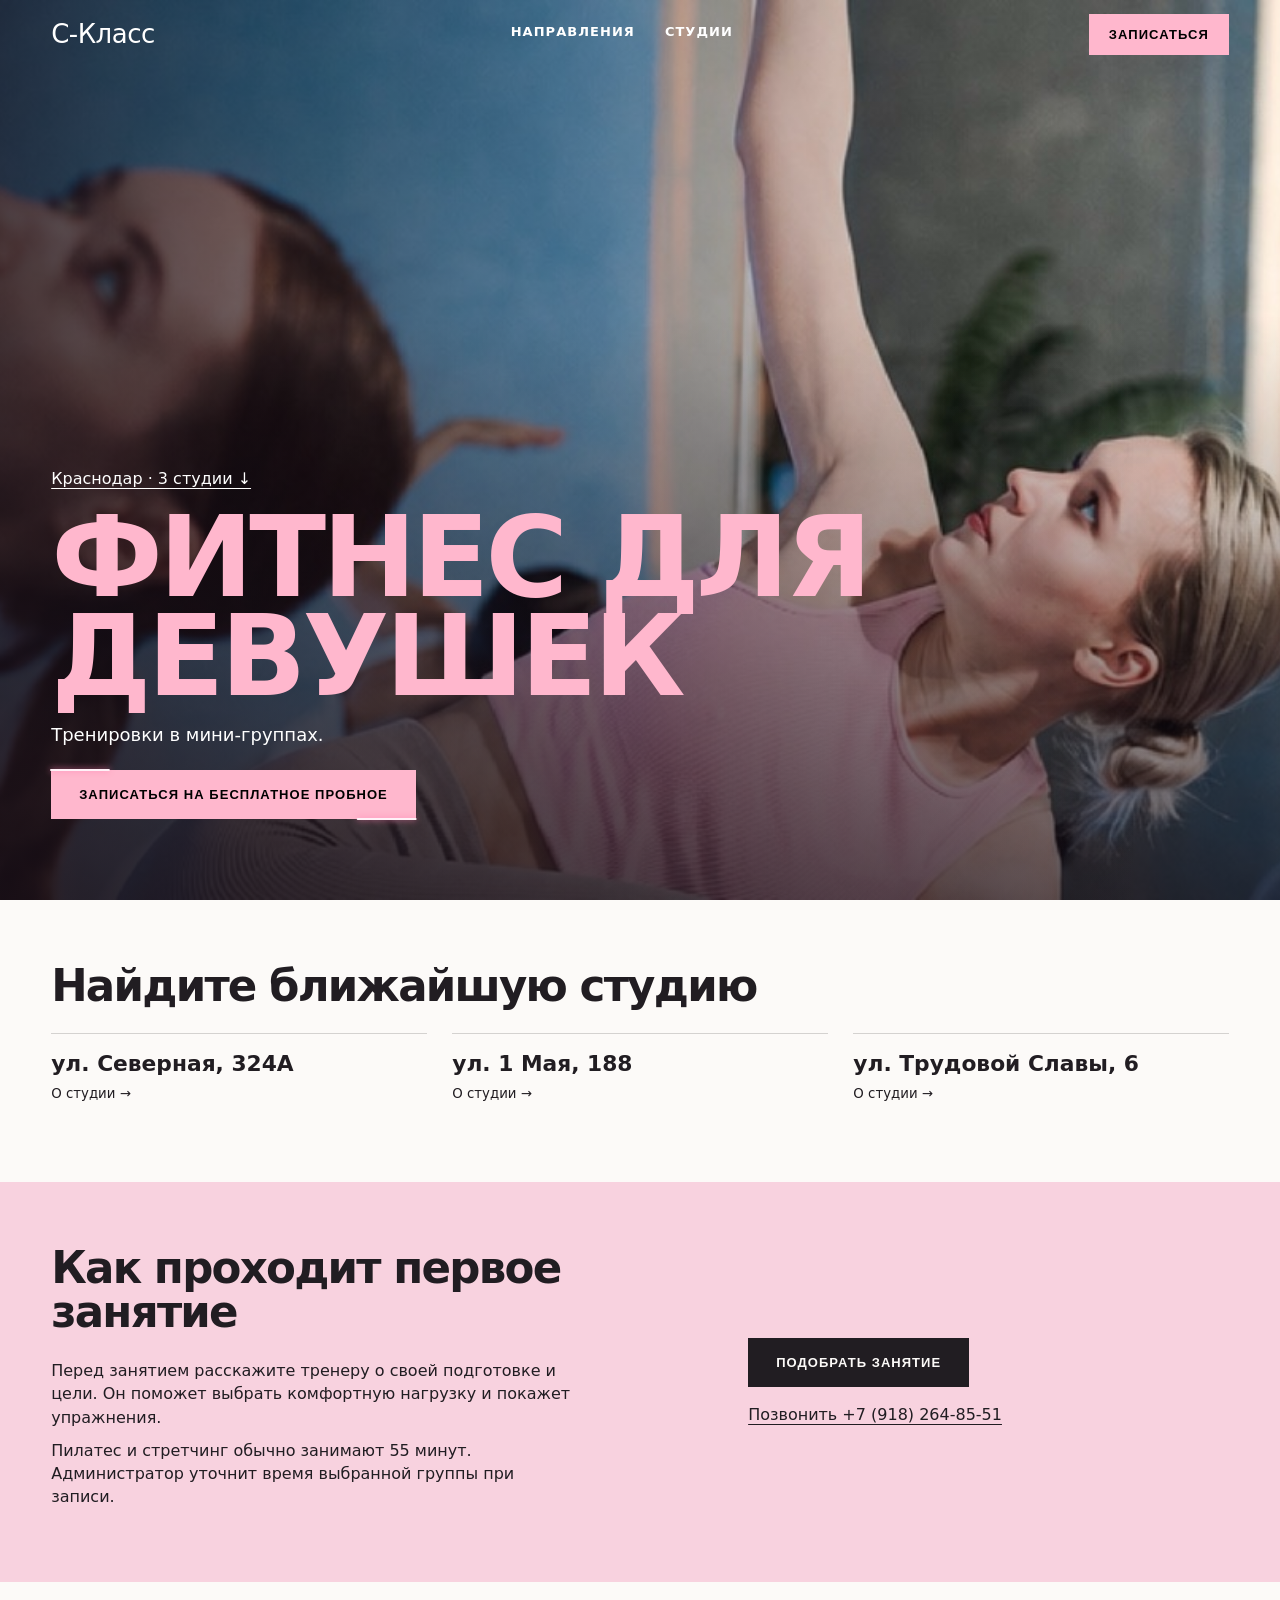
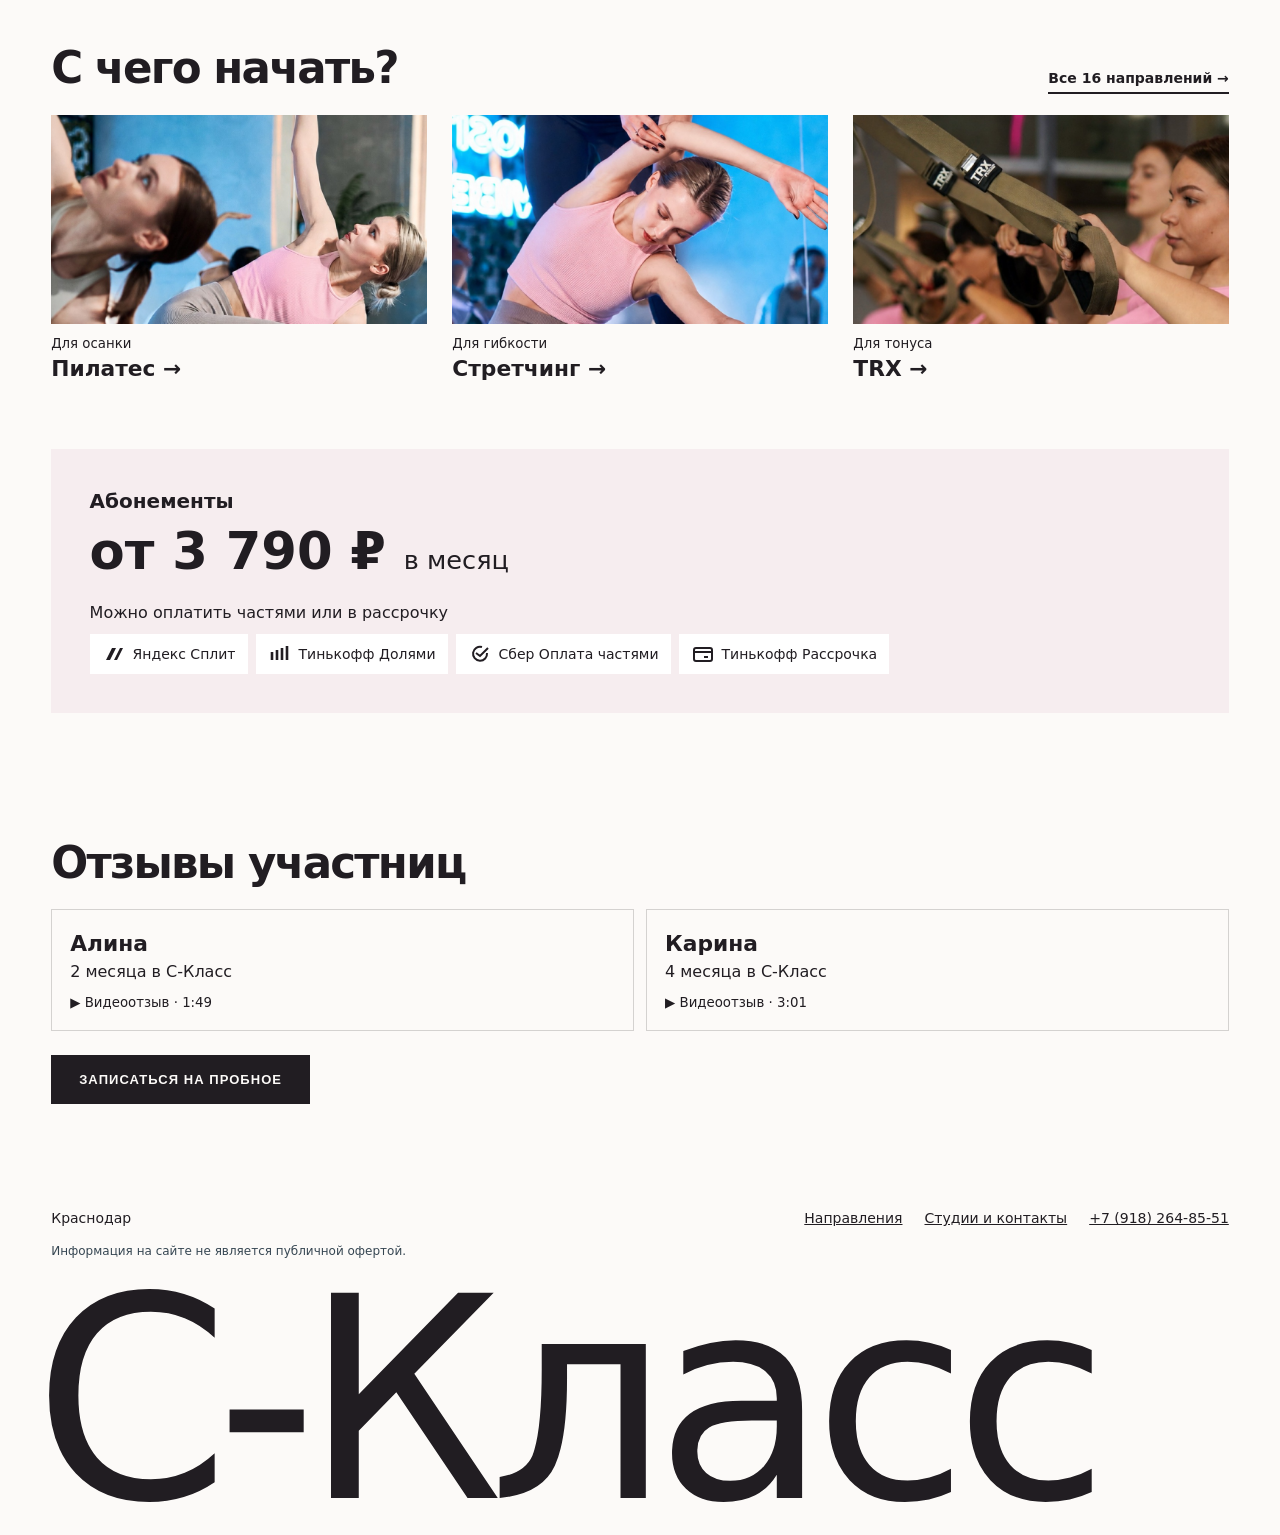
==== index.html @ 299fda30 "Show monthly membership price and installment options" ====
<!doctype html>
<html lang="ru">
<head>
<meta charset="utf-8">
<meta name="viewport" content="width=device-width, initial-scale=1">
<meta name="robots" content="noindex, nofollow">
<title>Первое занятие в С-Класс — фитнес для девушек в Краснодаре</title>
<link rel="stylesheet" href="style.css">
<link rel="stylesheet" href="trial.css">
</head>
<body class="trial" data-clubs>
<main>
<section class="hero-static" id="hero">
  <img id="cover" src="img/pilates.jpg" alt="Занятие пилатесом в С-Класс" fetchpriority="high">
  <div class="txt pad">
    <a class="location" href="#addresses">Краснодар · 3 студии ↓</a>
    <h1 class="big">Фитнес для девушек</h1>
    <p>Тренировки в мини-группах.</p>
    <a class="btn booking-highlight" data-booking href="#booking">Записаться на бесплатное пробное<svg aria-hidden="true" focusable="false"><rect width="100%" height="100%" pathLength="100"/></svg></a>
  </div>
</section>
<section class="pad compact" id="addresses">
  <h2>Найдите ближайшую студию</h2>
  <div class="addresses" id="locations"></div>
</section>
<section class="visit pad compact" id="visit">
  <div>
    <h2>Как проходит первое занятие</h2>
    <p>Перед занятием расскажите тренеру о своей подготовке и цели. Он поможет выбрать комфортную нагрузку и покажет упражнения.</p>
    <p>Пилатес и стретчинг обычно занимают 55 минут. Администратор уточнит время выбранной группы при записи.</p>
  </div>
  <div class="booking">
    <a class="btn" data-booking href="#booking">Подобрать занятие</a>
    <a class="call" id="contact"></a>
  </div>
</section>
<section class="pad compact">
  <div class="heading"><h2>С чего начать?</h2><a class="arrow" href="directions.html">Все 16 направлений →</a></div>
  <div class="choices" id="choices"></div>
  <div class="membership">
    <h3>Абонементы</h3>
    <p class="membership-price">от 3&nbsp;790&nbsp;₽ <span>в месяц</span></p>
    <p class="payment-label">Можно оплатить частями или в рассрочку</p>
    <ul class="payment-methods">
      <li><svg aria-hidden="true" viewBox="0 0 24 24" width="24" height="24"><path d="M4 18 10 6h4L8 18zm8 0 6-12h3l-6 12z" fill="currentColor"/></svg>Яндекс Сплит</li>
      <li><svg aria-hidden="true" viewBox="0 0 24 24" width="24" height="24"><path d="M4 10v8m5-10v10m5-12v12m5-14v14" fill="none" stroke="currentColor" stroke-width="2.6"/></svg>Тинькофф Долями</li>
      <li><svg aria-hidden="true" viewBox="0 0 24 24" width="24" height="24"><path d="M19 11a7 7 0 1 1-5-6m-6 6 4 3 8-8" fill="none" stroke="currentColor" stroke-width="2"/></svg>Сбер Оплата частями</li>
      <li><svg aria-hidden="true" viewBox="0 0 24 24" width="24" height="24"><rect x="3" y="6" width="18" height="13" rx="2" fill="none" stroke="currentColor" stroke-width="2"/><path d="M4 10h16m-7 5h4" stroke="currentColor" stroke-width="2"/></svg>Тинькофф Рассрочка</li>
    </ul>
  </div>
</section>
<section class="pad compact">
  <h2>Отзывы участниц</h2>
  <div class="stories" id="stories"></div>
  <a class="btn last" data-booking href="#booking">Записаться на пробное</a>
</section>
</main>
<script src="data.js"></script>
<script src="site.js"></script>
<script>
  const S = window.SC;
  document.getElementById('contact').href = S.phoneHref;
  document.getElementById('contact').textContent = 'Позвонить ' + S.phone;
  const starters = [['pilates', 'Для осанки'], ['stretching', 'Для гибкости'], ['trx', 'Для тонуса']];
  document.getElementById('choices').innerHTML = starters.map(([slug, goal]) => {
    const d = S.directions.find(item => item.slug === slug);
    return `<a href="directions.html#${slug}"><img src="${d.img}" alt="" loading="lazy"><small>${goal}</small><strong>${d.name} →</strong></a>`;
  }).join('');
  document.getElementById('stories').innerHTML = S.reviews.slice(0, 2).map(r =>
    `<button type="button" data-youtube="${r.youtube}"><strong>${r.name}</strong><span>${r.time}</span><small>▶ Видеоотзыв · ${r.youtube === 'c35_eTmF_s4' ? '1:49' : '3:01'}</small></button>`
  ).join('');
</script>
</body>
</html>
---- style.css ----
/* Палитра из брендбука */
  :root {
    --pink: #ffb7cd;        /* cherry blossom pink */
    --charcoal: #364652;
    --raisin: #161925;      /* raisin black */
    --bg: #ffffff; --ink: #000000; --muted: #364652; --line: rgba(0, 0, 0, .16);
  }
  html[data-theme="dark"] { --bg: #000000; --ink: #ffffff; --muted: #9aa6b0; --line: rgba(255, 255, 255, .22); }

  * { box-sizing: border-box; }
  html { scroll-behavior: smooth; }
  body { margin: 0; background: var(--bg); color: var(--ink); font: 400 16px/1.45 "Montserrat", system-ui, sans-serif; -webkit-font-smoothing: antialiased; overflow-x: clip; }
  img { display: block; max-width: 100%; }
  a { color: inherit; }
  .pad { padding-left: clamp(18px, 4vw, 56px); padding-right: clamp(18px, 4vw, 56px); }
  .big { font-weight: 900; text-transform: uppercase; line-height: .88; letter-spacing: -.035em; margin: 0; }
  .tag { font-size: 13px; font-weight: 500; letter-spacing: .02em; }     /* [подписи в скобках] — приём из брендбука */
  .tag::before { content: "["; } .tag::after { content: "]"; }
  .btn { display: inline-flex; align-items: center; justify-content: center; padding: 18px 28px; border: 0; background: var(--ink); color: var(--bg); font: 700 13px/1 "Montserrat", sans-serif; letter-spacing: .08em; text-transform: uppercase; text-decoration: none; cursor: pointer; transition: background .2s ease, color .2s ease; }
  .btn:hover { background: var(--pink); color: #000; }
  .arrow { font-weight: 700; font-size: 14px; text-decoration: none; border-bottom: 2px solid currentColor; padding-bottom: 3px; }

  /* Шапка: логотип и две прямоугольные кнопки, без плашки */
  header { position: fixed; top: 0; left: 0; right: 0; z-index: 30; display: flex; align-items: center; justify-content: space-between; padding-top: 14px; padding-bottom: 14px; color: #fff; transition: background .25s ease, color .25s ease; }
  header.solid { background: var(--bg); color: var(--ink); border-bottom: 1px solid var(--line); }
  .logo { font-weight: 500; font-size: 26px; letter-spacing: -.02em; text-decoration: none; white-space: nowrap; }
  .head-actions { display: flex; gap: 8px; }
  .head-actions .menu { display: none; }
  header .nav { display: flex; gap: 30px; }
  header .nav a { font-weight: 700; font-size: 13px; letter-spacing: .08em; text-transform: uppercase; text-decoration: none; padding-bottom: 3px; border-bottom: 2px solid transparent; }
  header .nav a:hover, header .nav a.on { border-bottom-color: currentColor; }
  header .btn { background: #fff; color: #000; padding: 14px 20px; }
  header .btn:last-child, header.solid .btn:last-child { background: var(--pink); color: #000; }
  header.solid .btn.menu { background: var(--ink); color: var(--bg); }
  /* служебный переключатель вариантов — внизу, чтобы не мешать шапке */
  .variant-switch { position: fixed; z-index: 40; bottom: 10px; left: 50%; transform: translateX(-50%); display: flex; gap: 2px; padding: 3px; border-radius: 999px; background: #141416; font: 600 12px/1 system-ui, sans-serif; box-shadow: 0 6px 24px rgba(0,0,0,.35); }
  .variant-switch a { color: #cfcfd4; text-decoration: none; padding: 7px 12px; border-radius: 999px; white-space: nowrap; }
  .variant-switch a.on { background: #fff; color: #111; }

  /* Первый экран: горизонтальные панели во всю высоту */
  .hero { display: flex; height: 100svh; min-height: 560px; overflow-x: auto; overflow-y: hidden; scroll-snap-type: x mandatory; scrollbar-width: none; }
  .hero::-webkit-scrollbar { display: none; }
  .panel { position: relative; flex: 0 0 84vw; scroll-snap-align: start; overflow: hidden; text-decoration: none; color: #fff; background: var(--raisin); }
  .panel img { position: absolute; inset: 0; width: 100%; height: 100%; object-fit: cover; transition: transform 1.2s ease; }
  .panel:hover img { transform: scale(1.03); }
  .panel::after { content: ""; position: absolute; inset: 0; background: linear-gradient(180deg, rgba(0,0,0,.25) 0%, rgba(0,0,0,0) 30%, rgba(0,0,0,.72) 100%); }
  .panel .txt { position: absolute; z-index: 1; left: clamp(18px, 3vw, 40px); right: clamp(18px, 3vw, 40px); bottom: clamp(28px, 5vh, 56px); }
  .panel h1, .panel h2 { color: var(--pink); font-size: clamp(40px, 8.4vw, 124px); }
  .panel .sub { display: block; margin-top: 14px; font-weight: 700; font-size: 15px; }
  .panel.first { flex-basis: 88vw; }
  .panel.first p { max-width: 26em; margin: 16px 0 22px; font-size: clamp(15px, 1.5vw, 18px); }
  .panel.first .btn { background: var(--pink); color: #000; }
  .panel.first .btn:hover { background: #fff; }
  .swipe { position: absolute; z-index: 2; right: 18px; top: 92px; font-size: 12px; font-weight: 700; letter-spacing: .2em; text-transform: uppercase; color: #fff; opacity: .8; }

  /* Бегущая строка — слоган из брендбука */
  .ticker { overflow: hidden; background: var(--pink); color: #000; padding: 16px 0; white-space: nowrap; }
  .ticker div { display: inline-block; font-weight: 900; font-size: clamp(18px, 2.6vw, 30px); letter-spacing: -.02em; text-transform: uppercase; animation: slide 26s linear infinite; }
  .ticker span { margin: 0 22px; }
  @keyframes slide { to { transform: translateX(-50%); } }

  section { padding-top: clamp(64px, 10vw, 140px); }
  .sec-head { display: flex; align-items: flex-end; justify-content: space-between; gap: 20px; margin-bottom: clamp(24px, 4vw, 48px); }
  .sec-head h2 { font-size: clamp(38px, 8.6vw, 132px); }

  .intro { display: grid; grid-template-columns: 1fr 1fr; gap: clamp(24px, 6vw, 96px); align-items: end; }
  .intro h2 { font-size: clamp(34px, 6.4vw, 96px); }
  .intro p { margin: 0 0 18px; font-size: clamp(16px, 1.5vw, 20px); font-weight: 300; max-width: 30em; }
  .facts { display: grid; grid-template-columns: repeat(4, 1fr); margin-top: clamp(40px, 6vw, 80px); border-top: 1px solid var(--line); }
  .fact { padding: 22px 16px 0 0; }
  .fact b { display: block; font-weight: 900; font-size: clamp(36px, 6vw, 88px); line-height: .9; letter-spacing: -.04em; }
  .fact .tag { display: block; margin-top: 12px; color: var(--muted); }

  /* Направления: строка = подпись + гигантское название поверх фото */
  .dir { position: relative; display: block; height: clamp(170px, 26vw, 330px); border-top: 1px solid var(--line); text-decoration: none; overflow: hidden; }
  .dir:last-child { border-bottom: 1px solid var(--line); }
  .dir img { position: absolute; top: 0; right: 0; width: 44%; height: 100%; object-fit: cover; transition: width .5s ease; }
  .dir .txt { position: absolute; left: clamp(18px, 4vw, 56px); bottom: clamp(16px, 2.4vw, 32px); z-index: 1; mix-blend-mode: difference; color: #fff; }
  .dir .tag { display: block; margin-bottom: 10px; }
  .dir h3 { font-size: clamp(34px, 9.2vw, 148px); white-space: nowrap; }

  .studio { display: flex; align-items: baseline; justify-content: space-between; gap: 16px; padding: clamp(18px, 2.6vw, 34px) clamp(18px, 4vw, 56px); border-top: 1px solid var(--line); text-decoration: none; transition: background .25s ease, color .25s ease, padding .25s ease; }
  .studio:last-child { border-bottom: 1px solid var(--line); }
  .studio:hover { background: var(--pink); color: #000; padding-left: clamp(30px, 6vw, 96px); }
  .studio h3 { font-size: clamp(30px, 6.6vw, 104px); }
  .studio span { font-weight: 500; font-size: 14px; text-align: right; white-space: nowrap; }

  .progs { display: grid; grid-template-columns: repeat(3, 1fr); gap: clamp(20px, 3vw, 48px); }
  .prog { border-top: 1px solid var(--line); padding-top: 20px; display: flex; flex-direction: column; gap: 14px; }
  .prog h3 { font-size: clamp(26px, 3.4vw, 50px); }
  .prog p { margin: 0; font-weight: 300; flex: 1; }
  .prog .price { font-weight: 900; font-size: 22px; letter-spacing: -.02em; }
  .prog .pill { align-self: flex-start; padding: 6px 14px; border-radius: 999px; background: var(--pink); color: #000; font-size: 12px; font-weight: 700; }

  .revs { display: grid; grid-template-columns: repeat(3, 1fr); gap: 6px; }
  .rev { position: relative; aspect-ratio: 3 / 4; overflow: hidden; background: var(--raisin); }
  .rev img { width: 100%; height: 100%; object-fit: cover; transition: ; }
  .rev::after { content: ""; position: absolute; inset: 0; background: linear-gradient(180deg, rgba(0,0,0,0) 55%, rgba(0,0,0,.75) 100%); pointer-events: none; }
  .rev .cap { position: absolute; z-index: 1; left: 14px; right: 14px; bottom: 14px; color: #fff; }
  .rev b { display: block; font-weight: 900; font-size: clamp(22px, 2.6vw, 36px); text-transform: uppercase; letter-spacing: -.03em; line-height: 1; }
  .rev small { font-size: 12px; font-weight: 500; }
  .rev .play { position: absolute; z-index: 1; top: 14px; left: 14px; padding: 8px 14px; border-radius: 999px; background: var(--pink); color: #000; font-size: 12px; font-weight: 700; }

  .cta { margin-top: clamp(64px, 10vw, 140px); padding-top: clamp(48px, 7vw, 96px); padding-bottom: clamp(48px, 7vw, 96px); background: var(--pink); color: #000; display: grid; grid-template-columns: 1.2fr 1fr; gap: clamp(28px, 5vw, 80px); align-items: end; }
  .cta h2 { font-size: clamp(40px, 8vw, 124px); }
  .cta p { margin: 18px 0 0; font-weight: 500; max-width: 26em; }
  form { display: grid; gap: 4px; }
  input { width: 100%; padding: 18px 0; border: 0; border-bottom: 2px solid #000; background: transparent; font: 500 18px/1.2 "Montserrat", sans-serif; color: #000; border-radius: 0; }
  input::placeholder { color: rgba(0,0,0,.55); }
  input:focus { outline: 0; border-bottom-width: 4px; }
  .cta .btn { margin-top: 18px; width: 100%; background: #000; color: #fff; padding: 22px; }
  .cta .btn:hover { background: #fff; color: #000; }
  .cta small { margin-top: 10px; font-size: 12px; }

  footer { padding-top: 40px; overflow: hidden; }
  footer .row { display: flex; flex-wrap: wrap; justify-content: space-between; gap: 14px; font-size: 14px; font-weight: 500; }
  .wordmark { font-weight: 500; font-size: 27vw; line-height: .8; letter-spacing: -.05em; white-space: nowrap; margin: 28px 0 -3vw -1.4vw; }

  /* Появление при прокрутке */
  .reveal { opacity: 0; transform: translateY(28px); transition: opacity .7s ease, transform .7s ease; }
  .reveal.in { opacity: 1; transform: none; }
  @media (prefers-reduced-motion: reduce) { .reveal { opacity: 1; transform: none; } .ticker div { animation: none; } html { scroll-behavior: auto; } }

  @media (min-width: 900px) {
    .panel { flex-basis: 34vw; } .panel.first { flex-basis: 52vw; }
    .panel h2 { font-size: clamp(40px, 4.6vw, 84px); }
    .panel h1 { font-size: clamp(56px, 6.2vw, 116px); }
  }
  @media (max-width: 760px) {
    header .nav { display: none; }
    .head-actions .menu { display: inline-flex; }
    .intro, .cta { grid-template-columns: 1fr; }
    .facts { grid-template-columns: repeat(2, 1fr); }
    .fact:nth-child(n+3) { border-top: 1px solid var(--line); margin-top: 22px; }
    .progs { grid-template-columns: 1fr; }
    .revs { grid-template-columns: repeat(3, 70vw); overflow-x: auto; scrollbar-width: none; }
    .studio { flex-direction: column; gap: 6px; }
    .studio span { text-align: left; }
    .sec-head { flex-direction: column; align-items: flex-start; }
  }

  /* Полноэкранное меню */
  .menu-overlay { position: fixed; inset: 0; z-index: 60; background: var(--pink); color: #000; display: flex; flex-direction: column; justify-content: center; gap: 4px; padding: 24px clamp(18px, 4vw, 56px); transform: translateY(-101%); transition: transform .45s cubic-bezier(.7, 0, .2, 1); }
  .menu-overlay.open { transform: none; }
  .menu-overlay a.big-link { font-weight: 900; text-transform: uppercase; letter-spacing: -.035em; line-height: .98; font-size: clamp(32px, 10.4vw, 120px); text-decoration: none; }
  .menu-overlay a.big-link:hover { color: #fff; }
  .menu-overlay .close { position: absolute; top: 14px; right: clamp(18px, 4vw, 56px); background: #000; color: #fff; }
  .menu-overlay .small { margin-top: 28px; font-size: 15px; font-weight: 500; }

  /* Внутренние страницы */
  .page-hero { padding-top: clamp(120px, 17vw, 230px); }
  .page-hero h1 { font-size: clamp(44px, 11.5vw, 190px); }
  .page-hero .lead { max-width: 34em; margin: 24px 0 0; font-size: clamp(16px, 1.5vw, 20px); font-weight: 300; }
  .filters { display: flex; flex-wrap: wrap; gap: 8px; margin-top: 28px; }
  .chip { padding: 11px 18px; border: 1px solid var(--line); border-radius: 999px; background: transparent; color: var(--ink); font: 700 12px/1 "Montserrat", sans-serif; letter-spacing: .08em; text-transform: uppercase; cursor: pointer; }
  .chip.on { background: var(--ink); color: var(--bg); }

  /* Шкала сложности: три столбика, как на карточках направлений */
  .lvl { display: inline-flex; align-items: flex-end; gap: 3px; margin-left: 8px; vertical-align: -1px; }
  .lvl i { display: block; width: 6px; background: currentColor; opacity: .22; }
  .lvl i:nth-child(1) { height: 7px; } .lvl i:nth-child(2) { height: 11px; } .lvl i:nth-child(3) { height: 15px; }
  .lvl i.on { opacity: 1; }

  .list { margin-top: clamp(32px, 5vw, 64px); }
  .item { display: grid; grid-template-columns: minmax(0, 5fr) minmax(0, 6fr); gap: clamp(16px, 4vw, 64px); align-items: center; padding: clamp(20px, 3vw, 40px) 0; border-top: 1px solid var(--line); }
  .item:last-child { border-bottom: 1px solid var(--line); }
  .item[hidden] { display: none; }
  .item .ph { overflow: hidden; aspect-ratio: 2.4 / 1; background: var(--raisin); }
  .item img { width: 100%; height: 100%; object-fit: cover; transition: transform .9s ease; }
  .item:hover img { transform: scale(1.03); }
  .item h2 { font-size: clamp(28px, 4.6vw, 72px); margin: 10px 0 14px; overflow-wrap: anywhere; }
  .item p { margin: 0 0 18px; font-weight: 300; font-size: clamp(15px, 1.3vw, 18px); max-width: 34em; }

  .st-card { display: grid; grid-template-columns: minmax(0, 1fr) minmax(0, 1fr); gap: clamp(18px, 4vw, 64px); padding: clamp(28px, 4vw, 56px) 0; border-top: 1px solid var(--line); }
  .st-card:last-child { border-bottom: 1px solid var(--line); }
  .st-card h2 { font-size: clamp(34px, 6.4vw, 104px); overflow-wrap: anywhere; }
  .st-card .tag { display: block; margin-bottom: 12px; color: var(--muted); }
  .info { display: grid; grid-template-columns: 150px 1fr; gap: 12px 18px; margin: 0 0 22px; }
  .info dt { color: var(--muted); font-size: 13px; font-weight: 500; }
  .info dd { margin: 0; font-weight: 500; }
  .todo { display: inline-block; padding: 3px 11px; border-radius: 999px; background: var(--pink); color: #000; font-size: 12px; font-weight: 700; }
  footer .links { display: flex; flex-wrap: wrap; gap: 8px 22px; }
  footer .fine { margin-top: 14px; font-size: 12px; color: var(--muted); max-width: 60em; }

  /* Телефон: внутренние страницы в одну колонку */
  @media (max-width: 760px) {
    .item, .st-card { grid-template-columns: 1fr; }
    .info { grid-template-columns: 1fr; gap: 2px 0; }
    .info dd { margin-bottom: 12px; }
    header .btn { padding: 13px 14px; }
  }

  /* Заголовок из одного длинного слова: не переносится, а подстраивается под ширину экрана */
  .oneline { white-space: nowrap; }
  .page-hero h1.oneline { font-size: clamp(28px, 9.4vw, 170px); }
  .sec-head h2.oneline { font-size: clamp(28px, 8.4vw, 132px); }

  /* ===== Правки по UX/UI-аудиту ===== */

  /* Статичный первый экран: оффер, кнопка и адреса сразу */
  .hero-static { position: relative; min-height: 100svh; display: flex; align-items: flex-end; overflow: hidden; color: #fff; background: var(--raisin); }
  .hero-static > img { position: absolute; inset: 0; width: 100%; height: 100%; object-fit: cover; object-position: center 30%; }
  .hero-static::after { content: ""; position: absolute; inset: 0; background: linear-gradient(180deg, rgba(22,25,37,.35) 0%, rgba(22,25,37,0) 28%, rgba(22,25,37,.82) 100%); }
  .hero-static .txt { position: relative; z-index: 1; width: 100%; padding-top: 120px; padding-bottom: clamp(28px, 6vh, 64px); }
  .hero-static h1 { color: var(--pink); font-size: clamp(36px, 8vw, 104px); max-width: 11em; }
  .hero-static p { max-width: 30em; margin: 16px 0 22px; font-size: clamp(15px, 1.5vw, 18px); }
  .hero-static .btn { background: var(--pink); color: #000; }
  .hero-static .btn:hover { background: #fff; }
  .addrs { display: flex; flex-wrap: wrap; gap: 8px; margin-top: 22px; }
  .addr { padding: 9px 14px; border-radius: 999px; border: 1px solid rgba(255,255,255,.45); background: rgba(22,25,37,.35); font-size: 13px; font-weight: 500; text-decoration: none; backdrop-filter: blur(6px); }
  .addr:hover { background: var(--pink); color: #000; border-color: var(--pink); }

  /* Мягче типографика и отступы */
  section { padding-top: clamp(56px, 8vw, 120px); }
  .intro h2 { font-size: clamp(28px, 5vw, 76px); }
  .sec-head h2 { font-size: clamp(30px, 6.4vw, 104px); }
  .sec-head h2.oneline { font-size: clamp(26px, 7vw, 104px); }
  .fact b { font-size: clamp(30px, 5vw, 72px); }
  .studio h3 { font-size: clamp(24px, 5vw, 80px); }
  .prog h3 { font-size: clamp(22px, 2.8vw, 42px); }
  .cta h2 { font-size: clamp(32px, 6.4vw, 100px); }
  .page-hero h1 { font-size: clamp(36px, 9vw, 150px); }
  .page-hero h1.oneline { font-size: clamp(26px, 8vw, 150px); }
  .item h2 { font-size: clamp(24px, 3.6vw, 54px); }
  .st-card h2 { font-size: clamp(28px, 5vw, 84px); }
  .wordmark { font-size: 22vw; }
  .chip { border: 1.5px solid var(--ink); }

  /* Строки направлений: цветное фото справа, название читается без инверсии */
  .dir { height: clamp(150px, 22vw, 290px); }
  .dir img { width: 40%; transition: width .5s ease; }
  .dir:hover img { width: 46%; }
  .dir .txt { mix-blend-mode: normal; color: var(--ink); max-width: 58%; }
  .dir h3 { font-size: clamp(24px, 6.4vw, 96px); }

  /* Видеоотзывы — кнопки, открывают ролик */
  button.rev { display: block; width: 100%; padding: 0; border: 0; font: inherit; color: inherit; text-align: left; cursor: pointer; }
  .rev b { font-size: clamp(20px, 2.2vw, 30px); }
  .modal { position: fixed; inset: 0; z-index: 80; display: none; flex-direction: column; align-items: center; justify-content: center; gap: 14px; padding: 16px; background: rgba(0, 0, 0, .88); }
  .modal.open { display: flex; }
  .modal .frame { width: min(960px, 100%); aspect-ratio: 16 / 9; max-height: 78vh; background: #000; }
  .modal iframe { width: 100%; height: 100%; border: 0; }
  .modal .close { position: absolute; top: 14px; right: 16px; background: var(--pink); color: #000; }
  .modal .alt { color: #fff; font-size: 14px; }

  /* Фильтр по целям и метки целей */
  .filters + .filters { margin-top: 10px; }
  .goal-tags { display: flex; flex-wrap: wrap; gap: 6px; margin: 0 0 16px; }
  .goal-tags span { padding: 5px 11px; border-radius: 999px; background: var(--pink); color: #000; font-size: 12px; font-weight: 700; }
  .empty { padding: 28px 0; color: var(--muted); }

  /* Вопросы и ответы */
  .faq { border-top: 1px solid var(--line); }
  .faq:last-child { border-bottom: 1px solid var(--line); }
  .faq summary { list-style: none; cursor: pointer; display: flex; justify-content: space-between; align-items: center; gap: 16px; padding: 20px 0; font-weight: 700; font-size: clamp(16px, 1.6vw, 22px); }
  .faq summary::-webkit-details-marker { display: none; }
  .faq summary::after { content: "+"; flex: 0 0 auto; font-weight: 300; font-size: 30px; line-height: 1; transition: transform .2s ease; }
  .faq[open] summary::after { transform: rotate(45deg); }
  .faq p { margin: 0 0 22px; font-weight: 300; max-width: 46em; }

  @media (max-width: 760px) {
    .dir img { width: 38%; }
    .dir .txt { max-width: 60%; }
  }

  /* Телефон: видеоотзывы одной лентой, листаются вбок */
  @media (max-width: 760px) {
    .revs { grid-template-columns: none; grid-auto-flow: column; grid-auto-columns: 70vw; overflow-x: auto; scroll-snap-type: x mandatory; }
    .rev { scroll-snap-align: start; }
  }
---- trial.css ----
.trial { --bg: #fcfaf8; --ink: #211d22; }
.trial .hero-static { padding-top: 0; background: #29252a; }
.trial .hero-static img { object-position: 64% 40%; }
.trial .hero-static::after { background: linear-gradient(90deg,rgba(24,15,23,.76),transparent 90%),linear-gradient(0deg,rgba(24,15,23,.68),transparent 65%); }
.trial .hero-static .txt { padding-bottom: max(66px,9vh); }
.trial .hero-static h1 { max-width: 8em; margin-top: 18px; font-size: clamp(52px,8.8vw,142px); }
.trial .location, .trial .call { text-underline-offset: 4px; }
.trial .compact { padding-block: clamp(32px,5vw,76px); scroll-margin-top: 68px; }
.trial .compact h2 { font-size: clamp(27px,3.4vw,52px); line-height: 1.03; letter-spacing: -.04em; margin: 0 0 24px; }
.trial .addresses, .trial .choices { display: grid; grid-template-columns: repeat(3,minmax(0,1fr)); gap: clamp(12px,2vw,30px); }
.trial .addresses a, .trial .choices a { color: inherit; text-decoration: none; }
.trial .addresses a { padding: 14px 0; border-top: 1px solid var(--line); }
.trial main strong, .trial main small { display: block; }
.trial main strong { font-size: clamp(17px,1.7vw,25px); }
.trial .addresses small { margin-top: 5px; }
.trial .visit { display: grid; grid-template-columns: 1.4fr 1fr; align-items: center; gap: 24px; background: #f8d2df; }
.trial .visit p { max-width: 52ch; margin: 10px 0; }
.trial .booking { display: grid; justify-items: start; gap: 16px; }
.trial .heading { display: flex; align-items: baseline; justify-content: space-between; gap: 12px; }
.trial .choices img { width: 100%; aspect-ratio: 1.8; object-fit: cover; margin-bottom: 10px; }
.trial .price-link { display: inline-block; margin-top: 24px; }
.trial .stories { display: flex; flex-wrap: wrap; gap: 12px; }
.trial .stories button { flex: 1 1 170px; text-align: left; border: 1px solid var(--line); background: transparent; color: inherit; font: inherit; padding: 18px; cursor: pointer; }
.trial .stories small { margin-top: 10px; }
.trial .last { margin-top: 24px; }
.trial footer { padding-bottom: 60px; }
@media (max-width: 760px) {
  .trial .addresses, .trial .visit { grid-template-columns: 1fr; }
  .trial .addresses { gap: 0; }
  .trial .addresses a { display: flex; justify-content: space-between; align-items: center; gap: 8px; }
  .trial .choices { grid-template-columns: 1fr; gap: 8px; }
  .trial .choices a { display: grid; grid-template-columns: 90px 1fr; align-content: center; column-gap: 14px; border-top: 1px solid var(--line); padding-top: 8px; }
  .trial .choices img { grid-row: span 2; margin: 0; }
  .trial .choices small { align-self: end; }
  .trial .heading { display: block; margin-bottom: 20px; }
  .trial .hero-static .btn { line-height: 1.3; }
}

/* Каталог и контакты в версии «Пробное». */
.trial .page-hero { padding-top: clamp(100px, 10vw, 150px); }
.trial .page-hero h1 { font-size: clamp(32px, 7.8vw, 108px); }
.trial .page-hero .lead { margin-top: 14px; font-weight: 400; }
.trial .filters { gap: 6px; margin-top: 18px; }
.trial .filters + .filters { margin-top: 8px; }
.trial .chip { text-transform: none; letter-spacing: normal; border: 1px solid var(--line); font-size: 14px; padding: 10px 15px; }
.trial .list { display: grid; grid-template-columns: repeat(auto-fill,minmax(min(100%, 310px),1fr)); gap: clamp(18px,2vw,30px); align-items: stretch; margin-top: 32px; }
.trial .item, .trial .st-card {
  margin: 0; padding: 0; border: 1px solid #ddd4d6; border-radius: 0; overflow: hidden;
  background: white; box-shadow: 0 3px 10px rgba(43,26,35,.06);
  scroll-margin-top: 80px; opacity: 1; transform: none;
}
.trial .item:not([hidden]), .trial .st-card { display: flex; flex-direction: column; align-items: stretch; gap: 0; }
.trial .item .ph { position: relative; aspect-ratio: 2 / 1; }
.trial .item .ph h2 { position: absolute; inset: auto 0 0; margin: 0; padding: 34px 20px 14px; color: #fff; background: linear-gradient(transparent,rgba(15,11,16,.92)); font-size: clamp(22px,2.1vw,32px); line-height: 1.08; }
.trial .item .ph + div, .trial .st-card > div:last-child { flex: 1; padding: 18px 20px 20px; }
.trial .item .ph + div { display: flex; flex-direction: column; align-items: flex-start; }
.trial .item .tag::before, .trial .item .tag::after, .trial .item .lvl { display: none; }
.trial .goal-tags { margin: 8px 0 12px; }
.trial .item p { font-weight: 400; font-size: 16px; }
.trial .item .arrow { margin-top: auto; }
.trial .st-card > div:first-child { background: #f8d2df; padding: 20px; }
.trial .st-card h2 { font-size: clamp(24px,2.2vw,34px); text-transform: none; line-height: 1.12; }
.trial .info { grid-template-columns: 1fr; gap: 3px; }
.trial .info dd { margin: 0 0 8px; }
.trial .page-hero + .cta { margin-top: clamp(36px,5vw,72px); background: #f8d2df; }
@media (max-width: 390px) {
  .trial header .btn { font-size: 11px; padding-inline: 10px; }
}

.club-booking { width: min(440px,94vw); max-height: 92dvh; padding: 30px; border: 0; background: #fcfaf8; color: #211d22; }
.club-booking::backdrop { background: rgb(22 19 24 / 65%); }
.club-booking h2 { margin: 0 25px 8px 0; line-height: 1.1; }
.club-booking p { margin: 0 0 18px; }
.club-booking form { gap: 13px; }
.club-booking form[hidden] { display: none; }
.club-booking label { display: grid; gap: 5px; font-size: 14px; font-weight: 600; }
.club-booking select, .club-booking input { width: 100%; padding: 10px; font: inherit; background: white; border: 1px solid #aaa1a5; color: inherit; }
.club-booking .booking-consent { grid-template-columns: 1.15rem 1fr; align-items: start; gap: 9px; font-size: 13px; font-weight: 400; cursor: pointer; }
.club-booking .booking-consent input { width: 1.15rem; height: 1.15rem; margin: 0; padding: 0; accent-color: #211d22; }
.club-booking .dismiss { position: absolute; right: 6px; top: 6px; width: 40px; height: 40px; background: none; border: 0; font-size: 26px; cursor: pointer; }
.branch-links { display: flex; flex-wrap: wrap; gap: 12px 22px; align-items: center; }
.trial .branch-intro { max-width: 850px; padding-bottom: 36px; }
.trial .branch-intro h1 { font-size: clamp(40px,7vw,90px); margin: 20px 0; }
.trial .branch-details { background: #f8d2df; }
.branch-details p { max-width: 56ch; }

.booking-highlight { position: relative; }
.booking-highlight svg { display: none; }
@media (prefers-reduced-motion: no-preference) {
  .booking-highlight svg {
    display: block; position: absolute; inset: 0; width: 100%; height: 100%;
    overflow: visible; pointer-events: none; fill: none; stroke: #fff1f7;
    stroke-width: 2px; stroke-linecap: round; stroke-dasharray: 7 43;
    filter: drop-shadow(0 0 3px #ff80b0);
    animation: booking-edge 4s linear infinite;
  }
}
@keyframes booking-edge {
  from { stroke-dashoffset: 0; }
  to { stroke-dashoffset: -100; }
}

.membership { margin-top: clamp(32px, 5vw, 64px); padding: clamp(20px, 3vw, 40px); background: #f6edeF; }
.membership h3 { margin: 0; font-size: 20px; }
.membership-price { margin: 6px 0 20px; font-size: clamp(30px, 4vw, 56px); font-weight: 700; line-height: 1.15; }
.membership-price span { display: inline-block; font-size: 0.5em; font-weight: 500; }
.payment-label { margin: 0 0 10px; }
.payment-methods { display: flex; flex-wrap: wrap; gap: 8px; margin: 0; padding: 0; list-style: none; }
.payment-methods li { display: inline-flex; align-items: center; gap: 7px; padding: 8px 12px; background: white; font-size: 14px; }
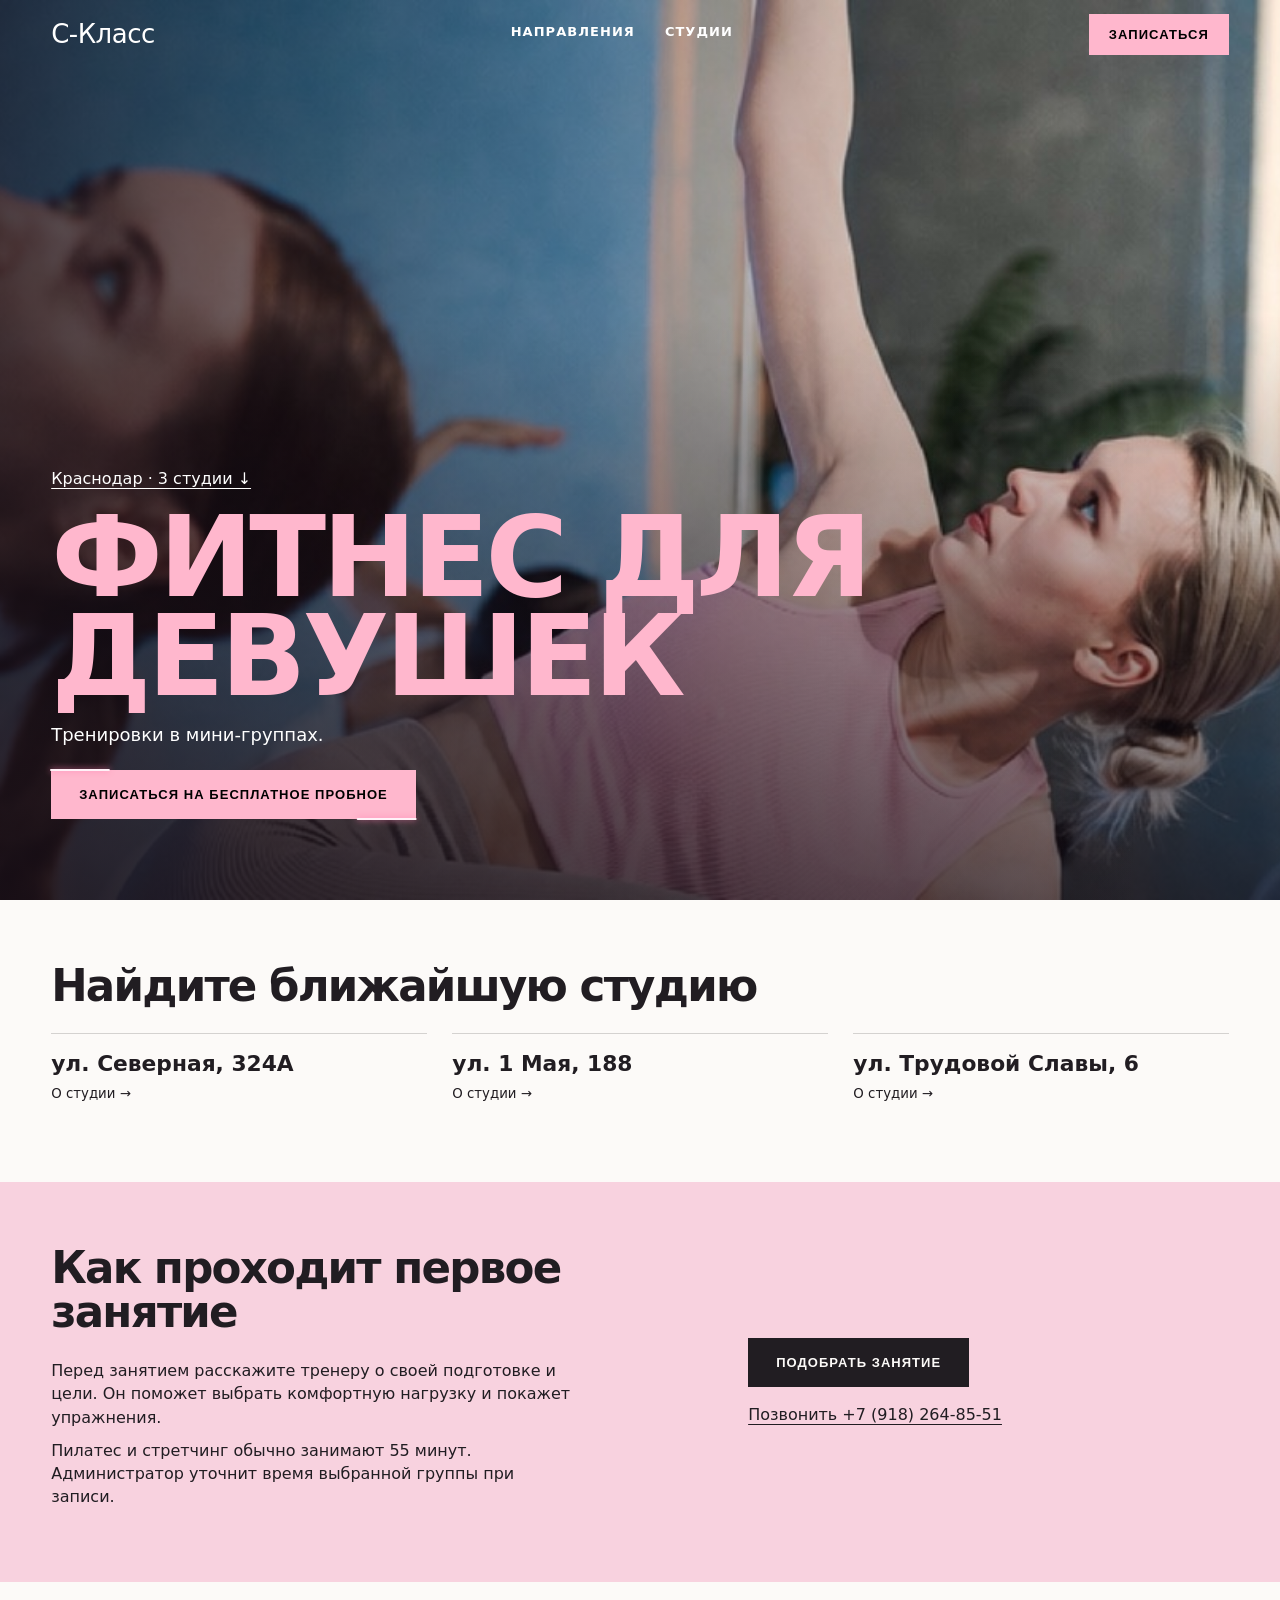
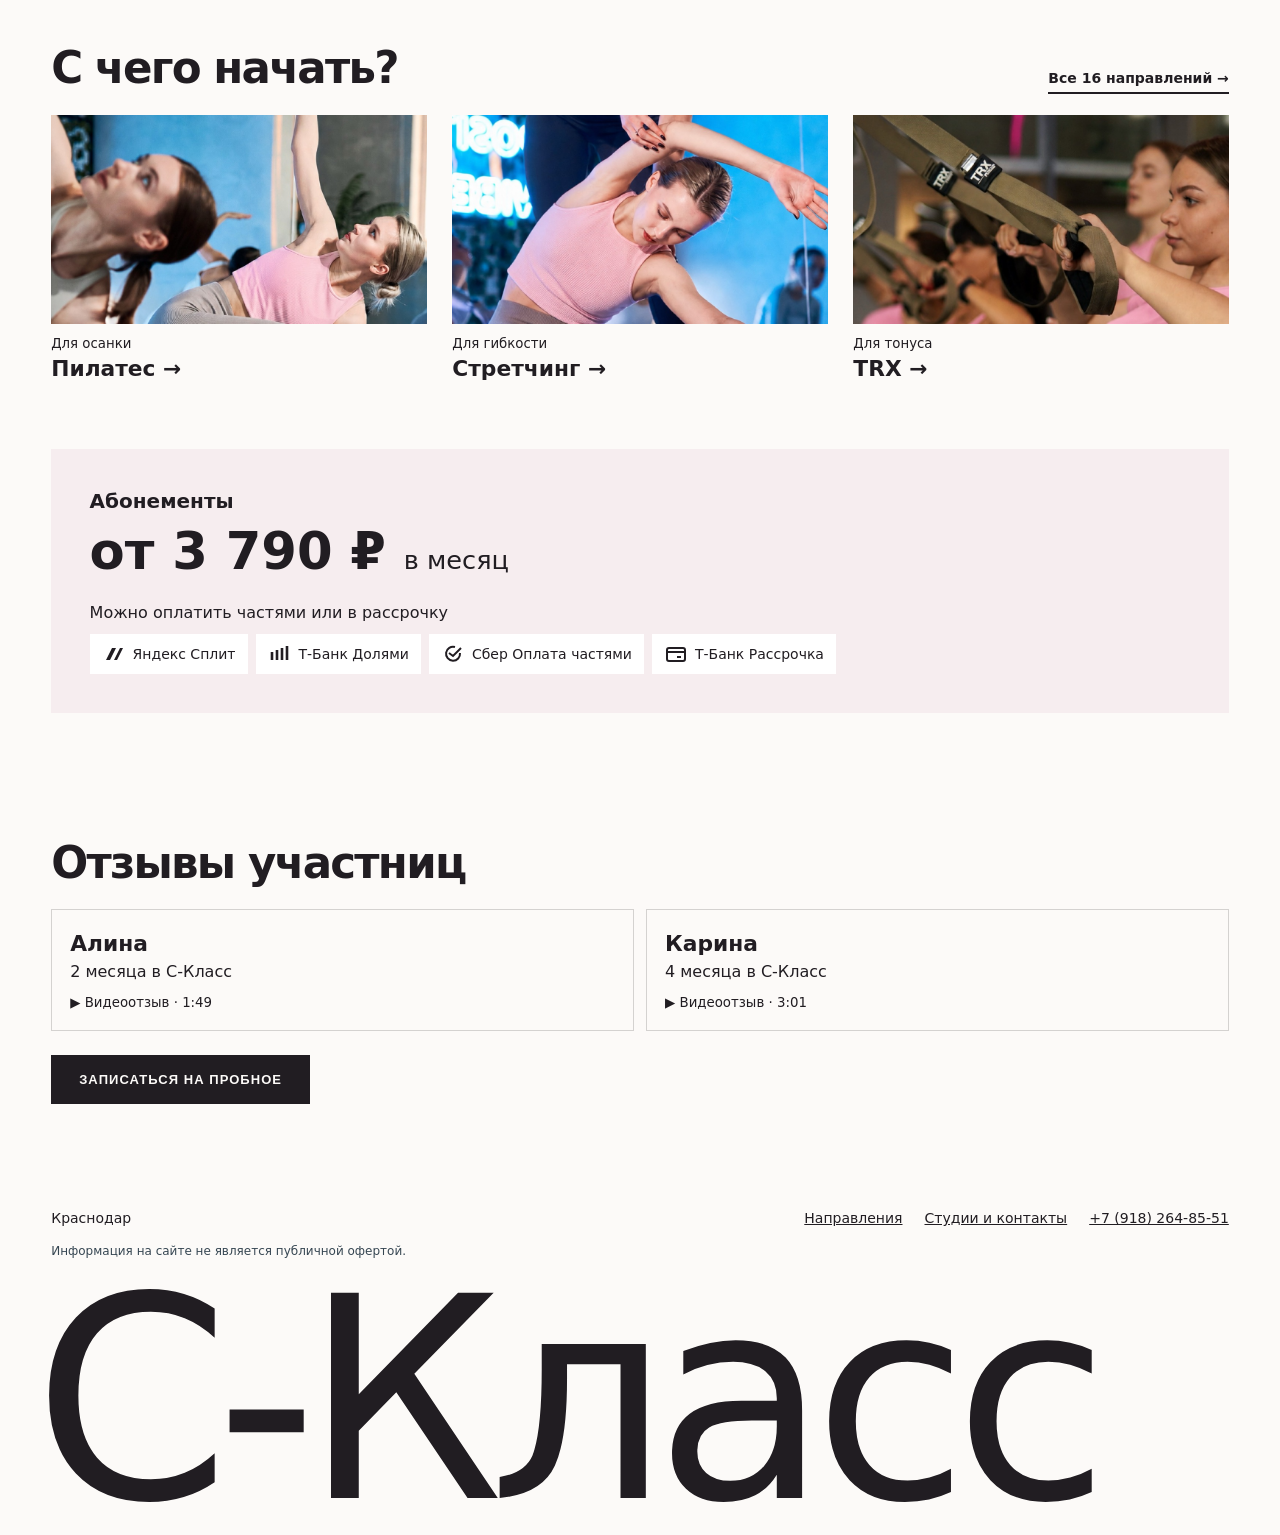
==== commit 0aa4cdce: "Исправить название Т-Банка в способах оплаты" ====
--- a/index.html
+++ b/index.html
@@ -43,9 +43,9 @@
     <p class="payment-label">Можно оплатить частями или в рассрочку</p>
     <ul class="payment-methods">
       <li><svg aria-hidden="true" viewBox="0 0 24 24" width="24" height="24"><path d="M4 18 10 6h4L8 18zm8 0 6-12h3l-6 12z" fill="currentColor"/></svg>Яндекс Сплит</li>
-      <li><svg aria-hidden="true" viewBox="0 0 24 24" width="24" height="24"><path d="M4 10v8m5-10v10m5-12v12m5-14v14" fill="none" stroke="currentColor" stroke-width="2.6"/></svg>Тинькофф Долями</li>
+      <li><svg aria-hidden="true" viewBox="0 0 24 24" width="24" height="24"><path d="M4 10v8m5-10v10m5-12v12m5-14v14" fill="none" stroke="currentColor" stroke-width="2.6"/></svg>Т-Банк Долями</li>
       <li><svg aria-hidden="true" viewBox="0 0 24 24" width="24" height="24"><path d="M19 11a7 7 0 1 1-5-6m-6 6 4 3 8-8" fill="none" stroke="currentColor" stroke-width="2"/></svg>Сбер Оплата частями</li>
-      <li><svg aria-hidden="true" viewBox="0 0 24 24" width="24" height="24"><rect x="3" y="6" width="18" height="13" rx="2" fill="none" stroke="currentColor" stroke-width="2"/><path d="M4 10h16m-7 5h4" stroke="currentColor" stroke-width="2"/></svg>Тинькофф Рассрочка</li>
+      <li><svg aria-hidden="true" viewBox="0 0 24 24" width="24" height="24"><rect x="3" y="6" width="18" height="13" rx="2" fill="none" stroke="currentColor" stroke-width="2"/><path d="M4 10h16m-7 5h4" stroke="currentColor" stroke-width="2"/></svg>Т-Банк Рассрочка</li>
     </ul>
   </div>
 </section>
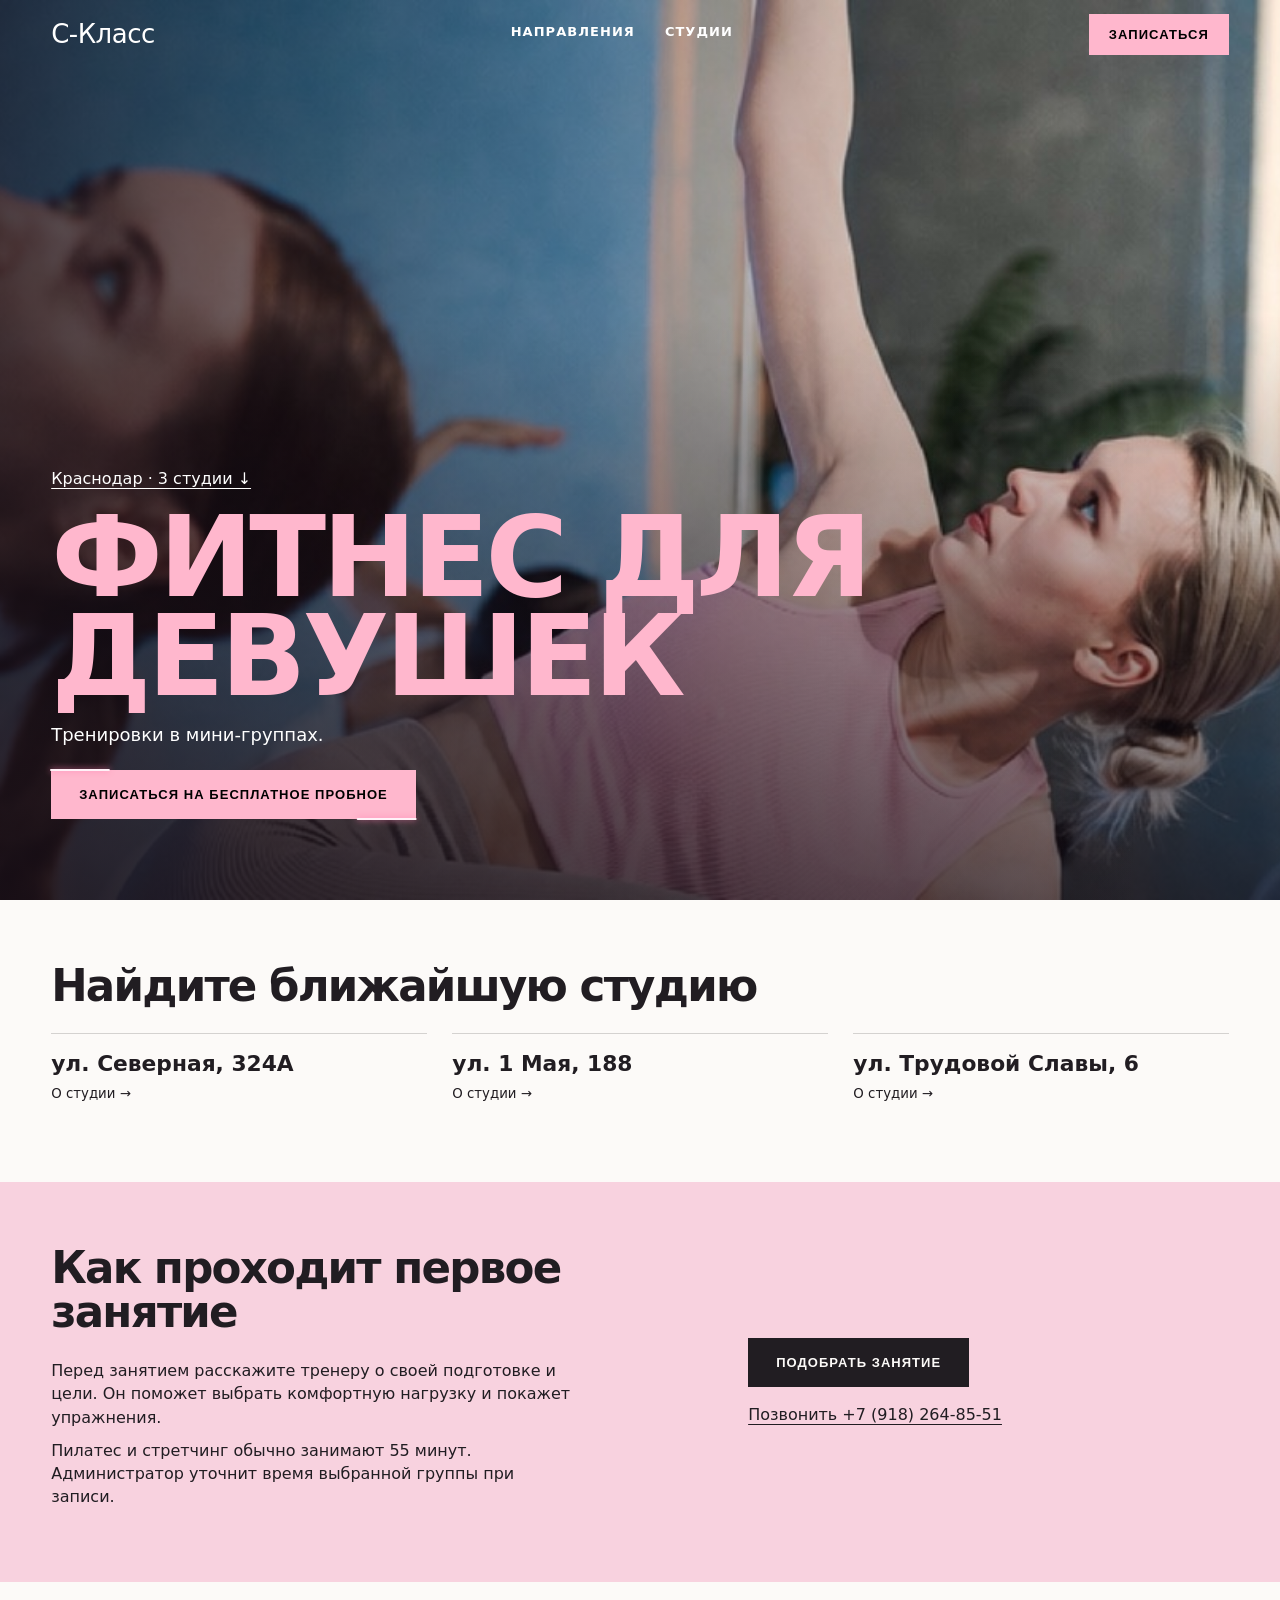
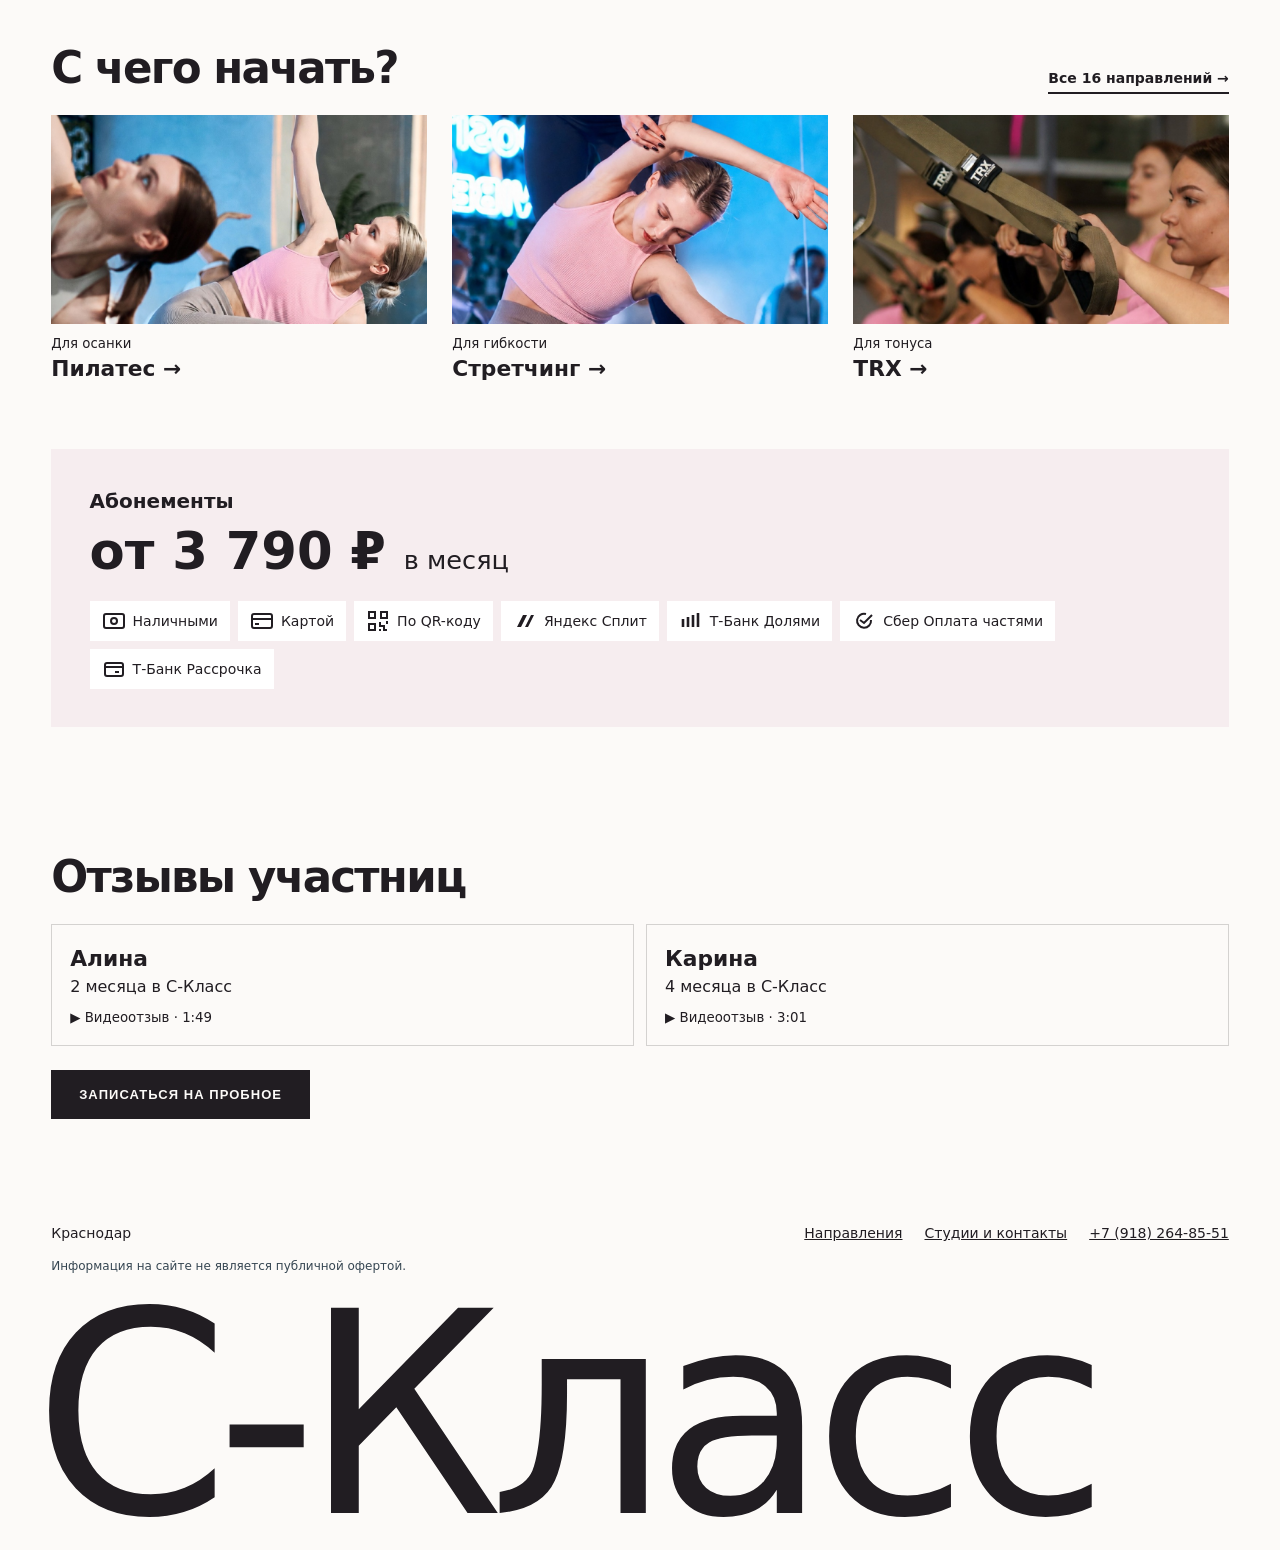
==== commit 8bb787d3: "Добавить наличные, банковскую карту и оплату по QR-коду" ====
--- a/index.html
+++ b/index.html
@@ -40,8 +40,10 @@
   <div class="membership">
     <h3>Абонементы</h3>
     <p class="membership-price">от 3&nbsp;790&nbsp;₽ <span>в месяц</span></p>
-    <p class="payment-label">Можно оплатить частями или в рассрочку</p>
-    <ul class="payment-methods">
+    <ul class="payment-methods" aria-label="Способы оплаты">
+      <li><svg aria-hidden="true" viewBox="0 0 24 24" width="24" height="24" fill="none" stroke="currentColor" stroke-width="2"><rect x="2" y="5" width="20" height="14" rx="2"/><circle cx="12" cy="12" r="3"/></svg>Наличными</li>
+      <li><svg aria-hidden="true" viewBox="0 0 24 24" width="24" height="24" fill="none" stroke="currentColor" stroke-width="2"><rect x="2" y="5" width="20" height="14" rx="2"/><path d="M2 10h20M5 15h4"/></svg>Картой</li>
+      <li><svg aria-hidden="true" viewBox="0 0 24 24" width="24" height="24" fill="none" stroke="currentColor" stroke-width="2"><path d="M3 3h6v6H3zM15 3h6v6h-6zM3 15h6v6H3zM14 13v4h4v4h3M21 12v3M13 21h2"/></svg>По QR-коду</li>
       <li><svg aria-hidden="true" viewBox="0 0 24 24" width="24" height="24"><path d="M4 18 10 6h4L8 18zm8 0 6-12h3l-6 12z" fill="currentColor"/></svg>Яндекс Сплит</li>
       <li><svg aria-hidden="true" viewBox="0 0 24 24" width="24" height="24"><path d="M4 10v8m5-10v10m5-12v12m5-14v14" fill="none" stroke="currentColor" stroke-width="2.6"/></svg>Т-Банк Долями</li>
       <li><svg aria-hidden="true" viewBox="0 0 24 24" width="24" height="24"><path d="M19 11a7 7 0 1 1-5-6m-6 6 4 3 8-8" fill="none" stroke="currentColor" stroke-width="2"/></svg>Сбер Оплата частями</li>
--- a/trial.css
+++ b/trial.css
@@ -104,6 +104,5 @@
 .membership h3 { margin: 0; font-size: 20px; }
 .membership-price { margin: 6px 0 20px; font-size: clamp(30px, 4vw, 56px); font-weight: 700; line-height: 1.15; }
 .membership-price span { display: inline-block; font-size: 0.5em; font-weight: 500; }
-.payment-label { margin: 0 0 10px; }
 .payment-methods { display: flex; flex-wrap: wrap; gap: 8px; margin: 0; padding: 0; list-style: none; }
 .payment-methods li { display: inline-flex; align-items: center; gap: 7px; padding: 8px 12px; background: white; font-size: 14px; }
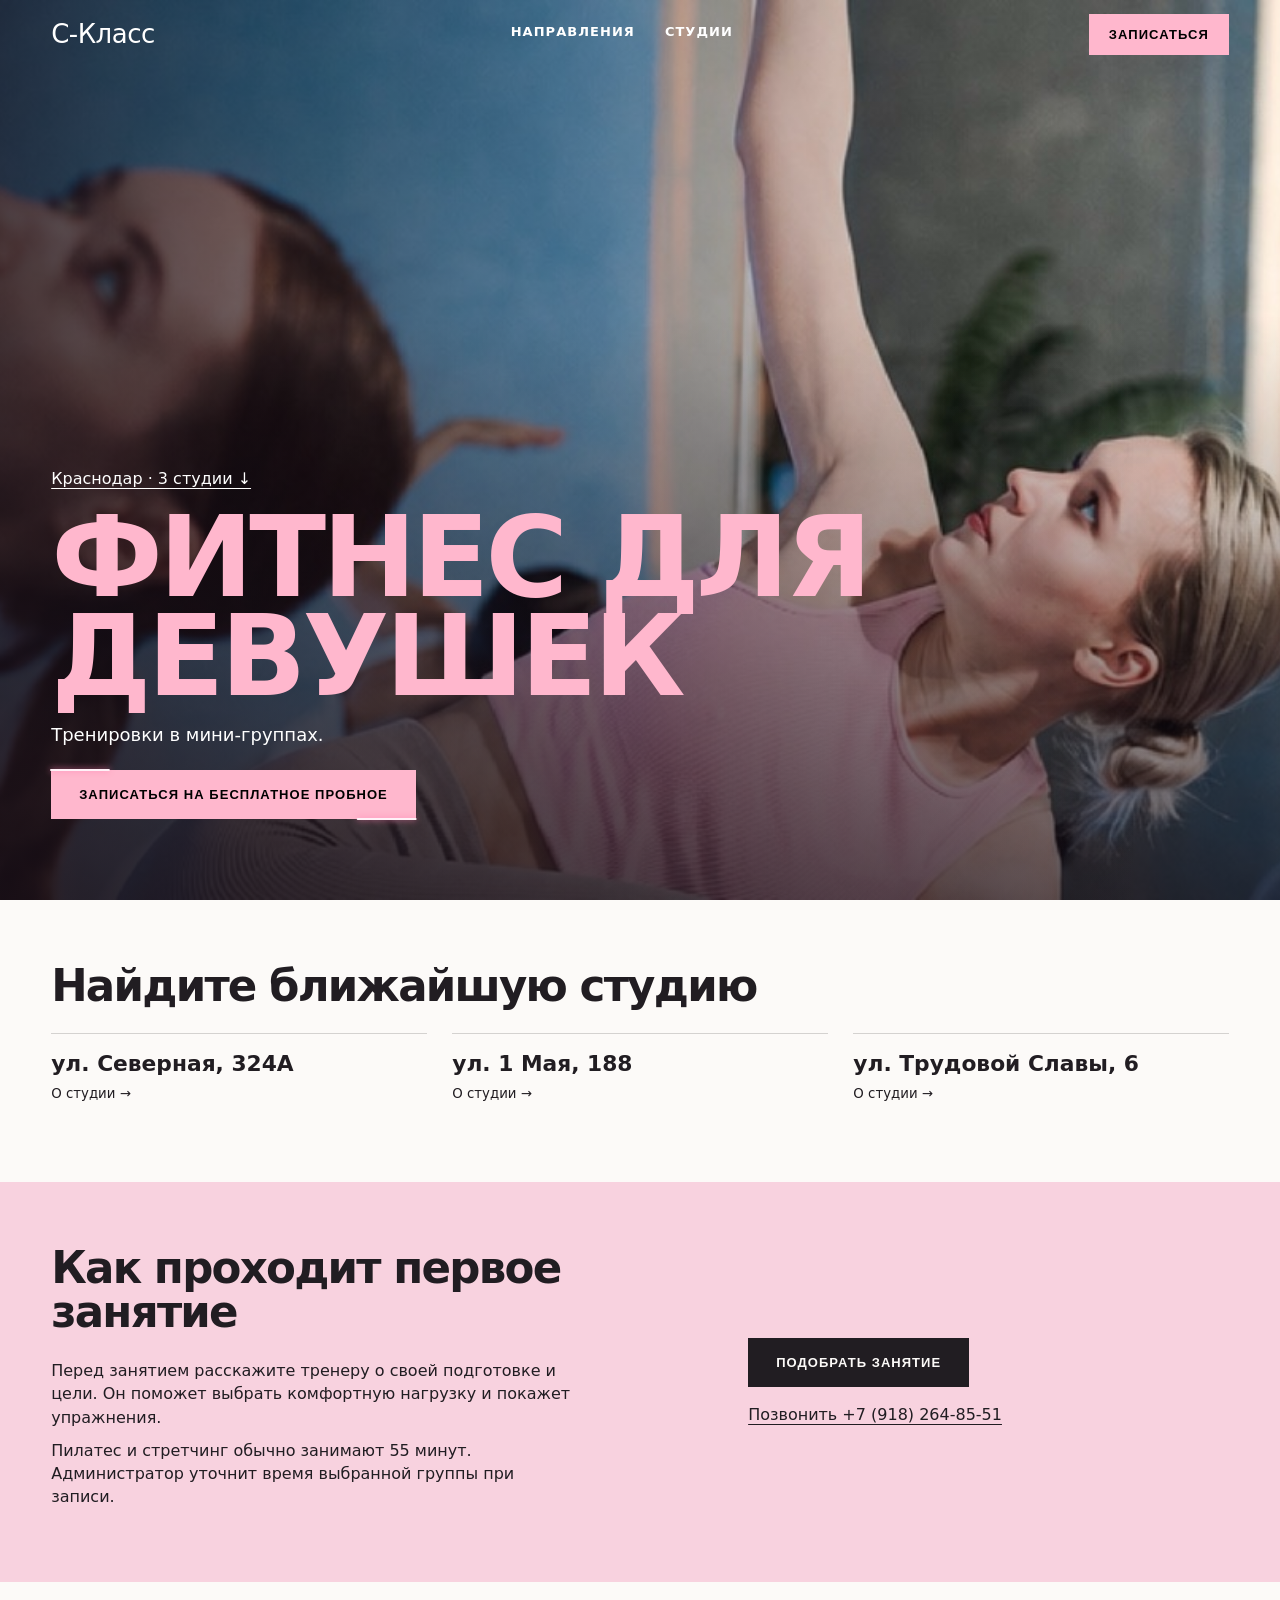
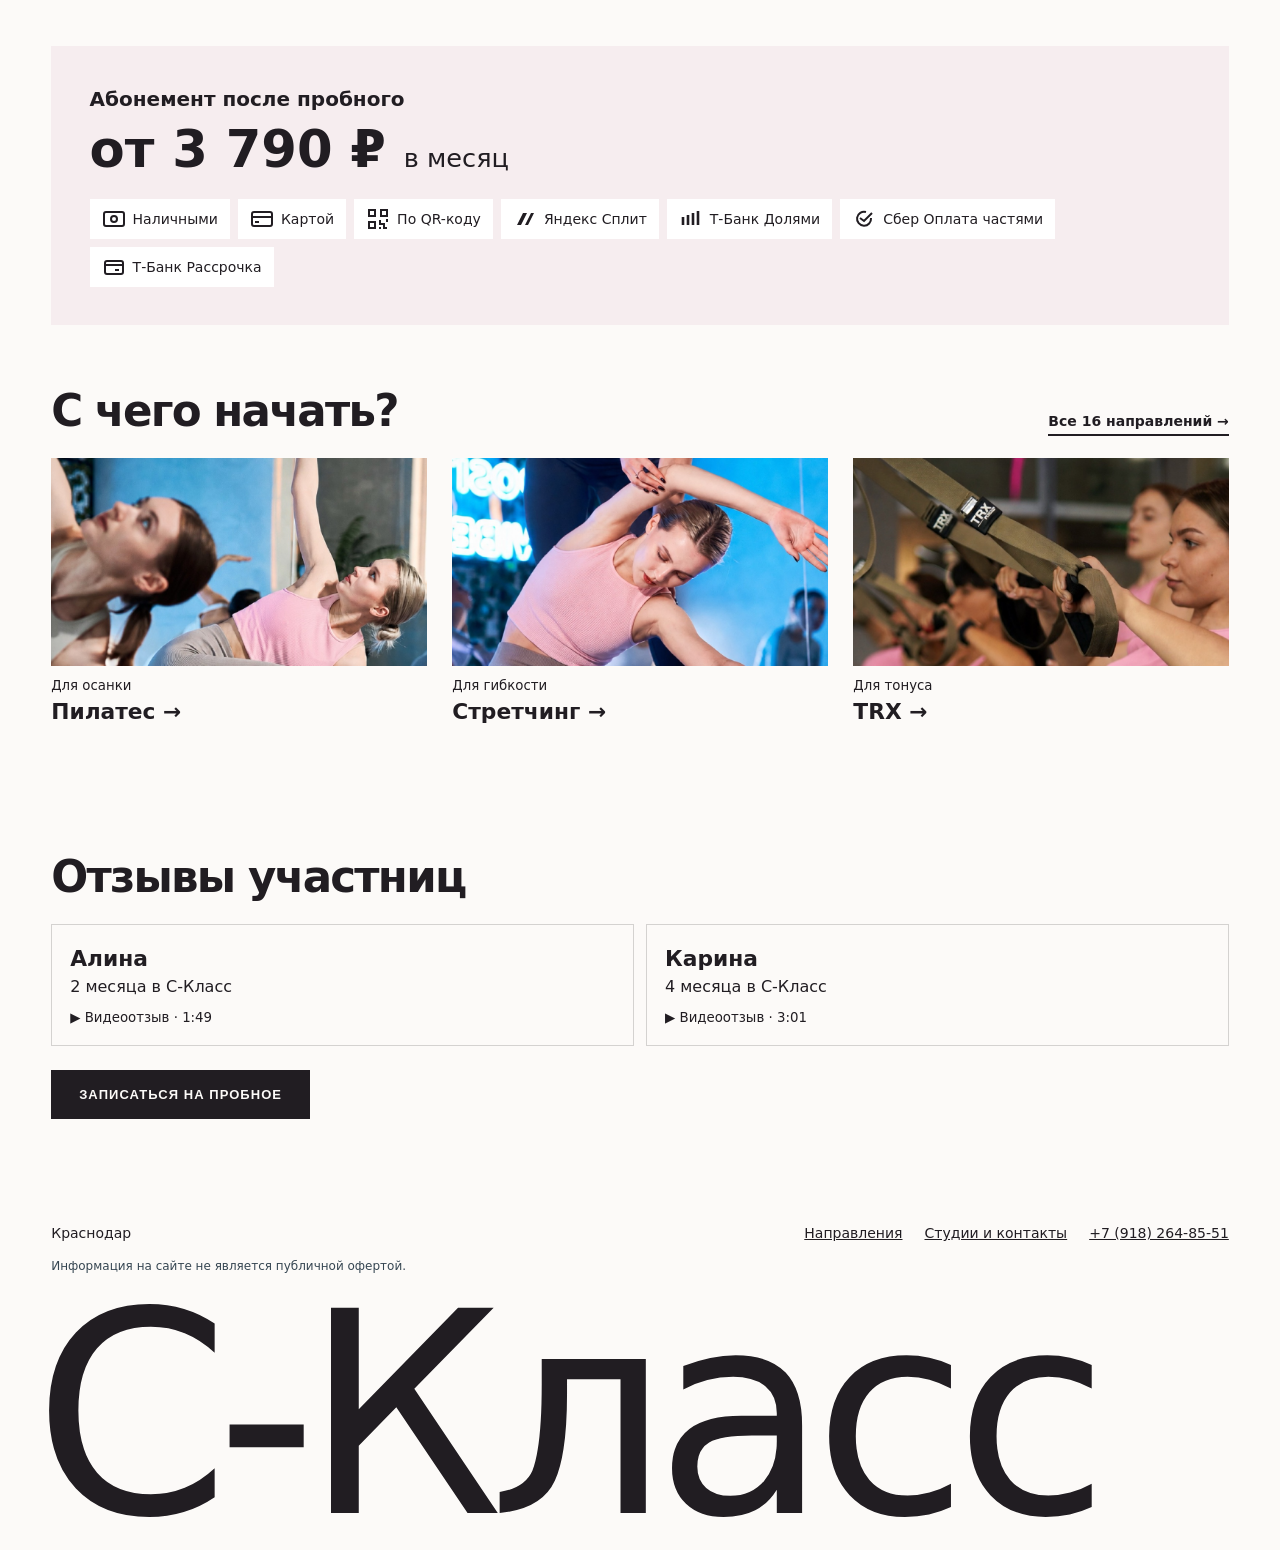
==== commit 163f65b3: "Move membership price between first visit and directions" ====
--- a/index.html
+++ b/index.html
@@ -34,11 +34,8 @@
     <a class="call" id="contact"></a>
   </div>
 </section>
-<section class="pad compact">
-  <div class="heading"><h2>С чего начать?</h2><a class="arrow" href="directions.html">Все 16 направлений →</a></div>
-  <div class="choices" id="choices"></div>
-  <div class="membership">
-    <h3>Абонементы</h3>
+<section class="membership" id="membership">
+    <h2>Абонемент после пробного</h2>
     <p class="membership-price">от 3&nbsp;790&nbsp;₽ <span>в месяц</span></p>
     <ul class="payment-methods" aria-label="Способы оплаты">
       <li><svg aria-hidden="true" viewBox="0 0 24 24" width="24" height="24" fill="none" stroke="currentColor" stroke-width="2"><rect x="2" y="5" width="20" height="14" rx="2"/><circle cx="12" cy="12" r="3"/></svg>Наличными</li>
@@ -49,7 +46,10 @@
       <li><svg aria-hidden="true" viewBox="0 0 24 24" width="24" height="24"><path d="M19 11a7 7 0 1 1-5-6m-6 6 4 3 8-8" fill="none" stroke="currentColor" stroke-width="2"/></svg>Сбер Оплата частями</li>
       <li><svg aria-hidden="true" viewBox="0 0 24 24" width="24" height="24"><rect x="3" y="6" width="18" height="13" rx="2" fill="none" stroke="currentColor" stroke-width="2"/><path d="M4 10h16m-7 5h4" stroke="currentColor" stroke-width="2"/></svg>Т-Банк Рассрочка</li>
     </ul>
-  </div>
+</section>
+<section class="pad compact">
+  <div class="heading"><h2>С чего начать?</h2><a class="arrow" href="directions.html">Все 16 направлений →</a></div>
+  <div class="choices" id="choices"></div>
 </section>
 <section class="pad compact">
   <h2>Отзывы участниц</h2>
--- a/trial.css
+++ b/trial.css
@@ -100,8 +100,8 @@
   to { stroke-dashoffset: -100; }
 }
 
-.membership { margin-top: clamp(32px, 5vw, 64px); padding: clamp(20px, 3vw, 40px); background: #f6edeF; }
-.membership h3 { margin: 0; font-size: 20px; }
+.membership { margin: clamp(32px, 5vw, 64px) clamp(18px, 4vw, 56px) 0; padding: clamp(20px, 3vw, 40px); background: #f6edeF; }
+.membership h2 { margin: 0; font-size: 20px; }
 .membership-price { margin: 6px 0 20px; font-size: clamp(30px, 4vw, 56px); font-weight: 700; line-height: 1.15; }
 .membership-price span { display: inline-block; font-size: 0.5em; font-weight: 500; }
 .payment-methods { display: flex; flex-wrap: wrap; gap: 8px; margin: 0; padding: 0; list-style: none; }
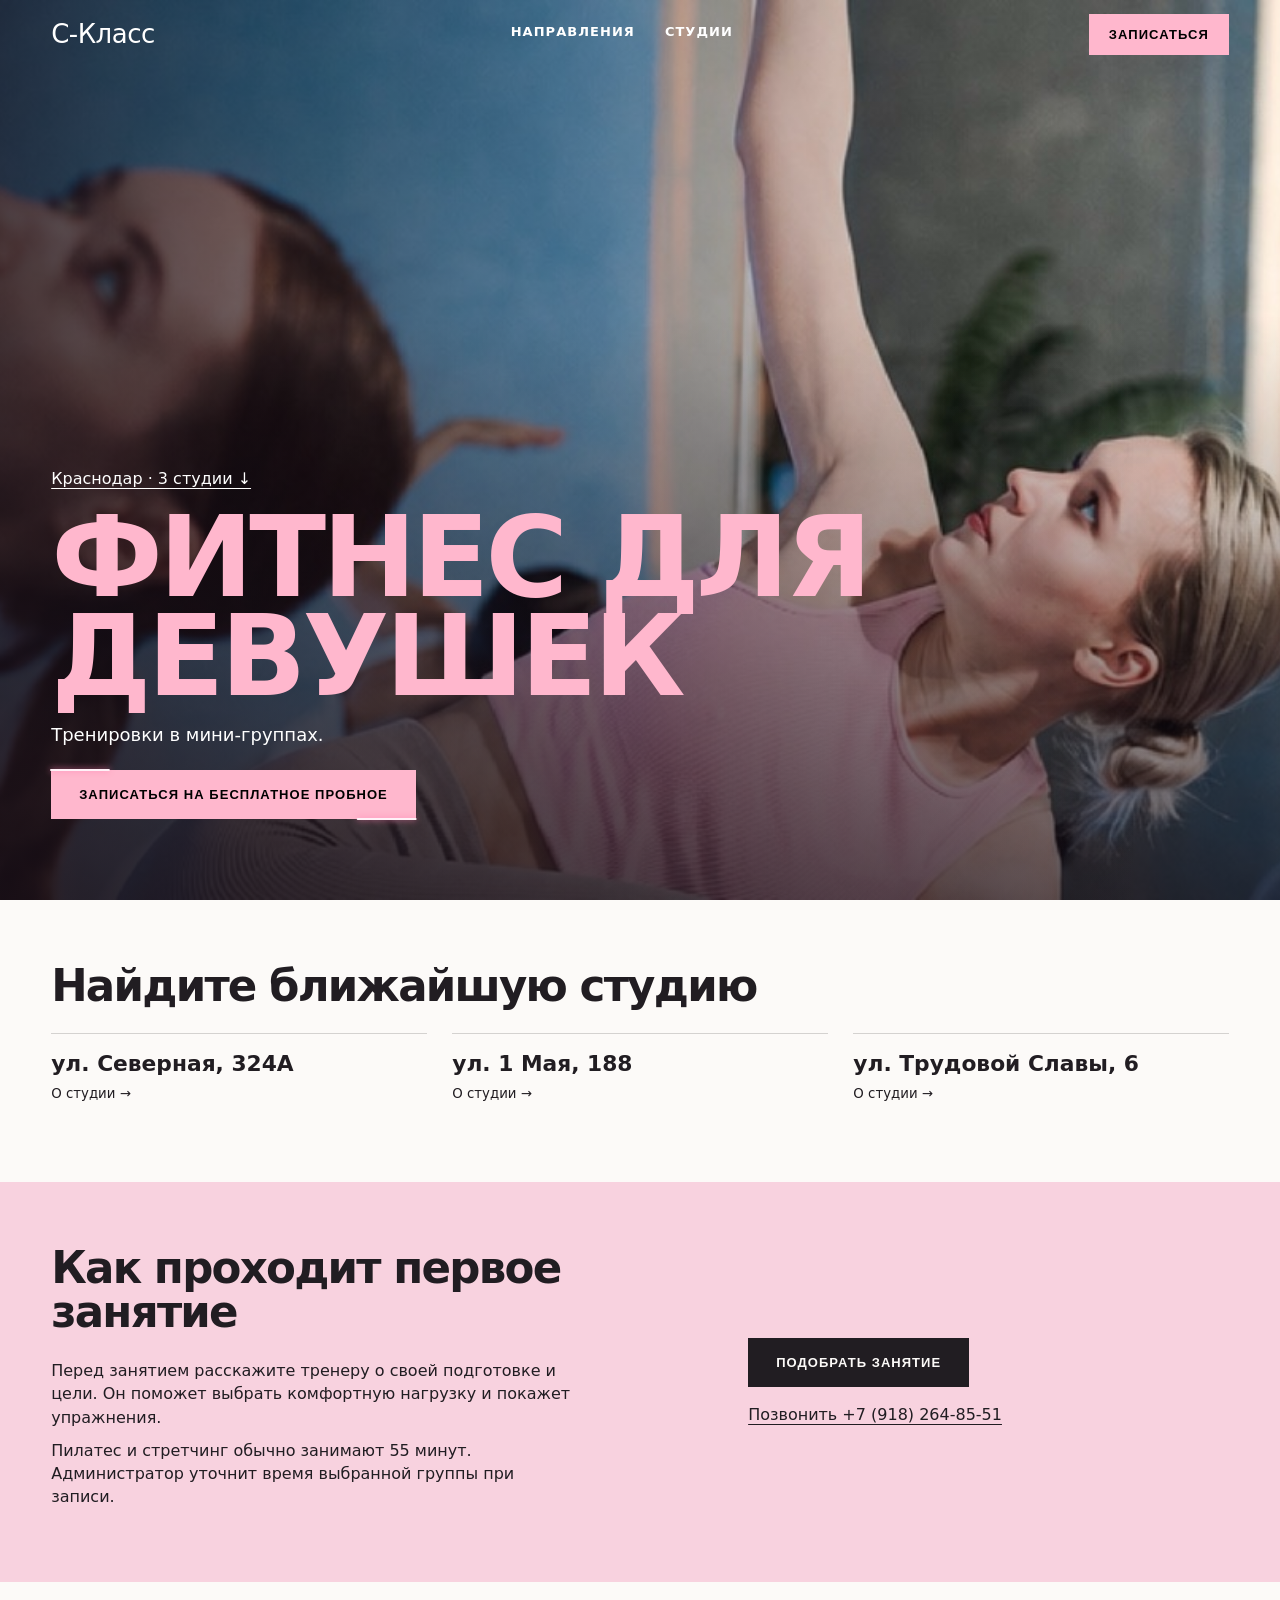
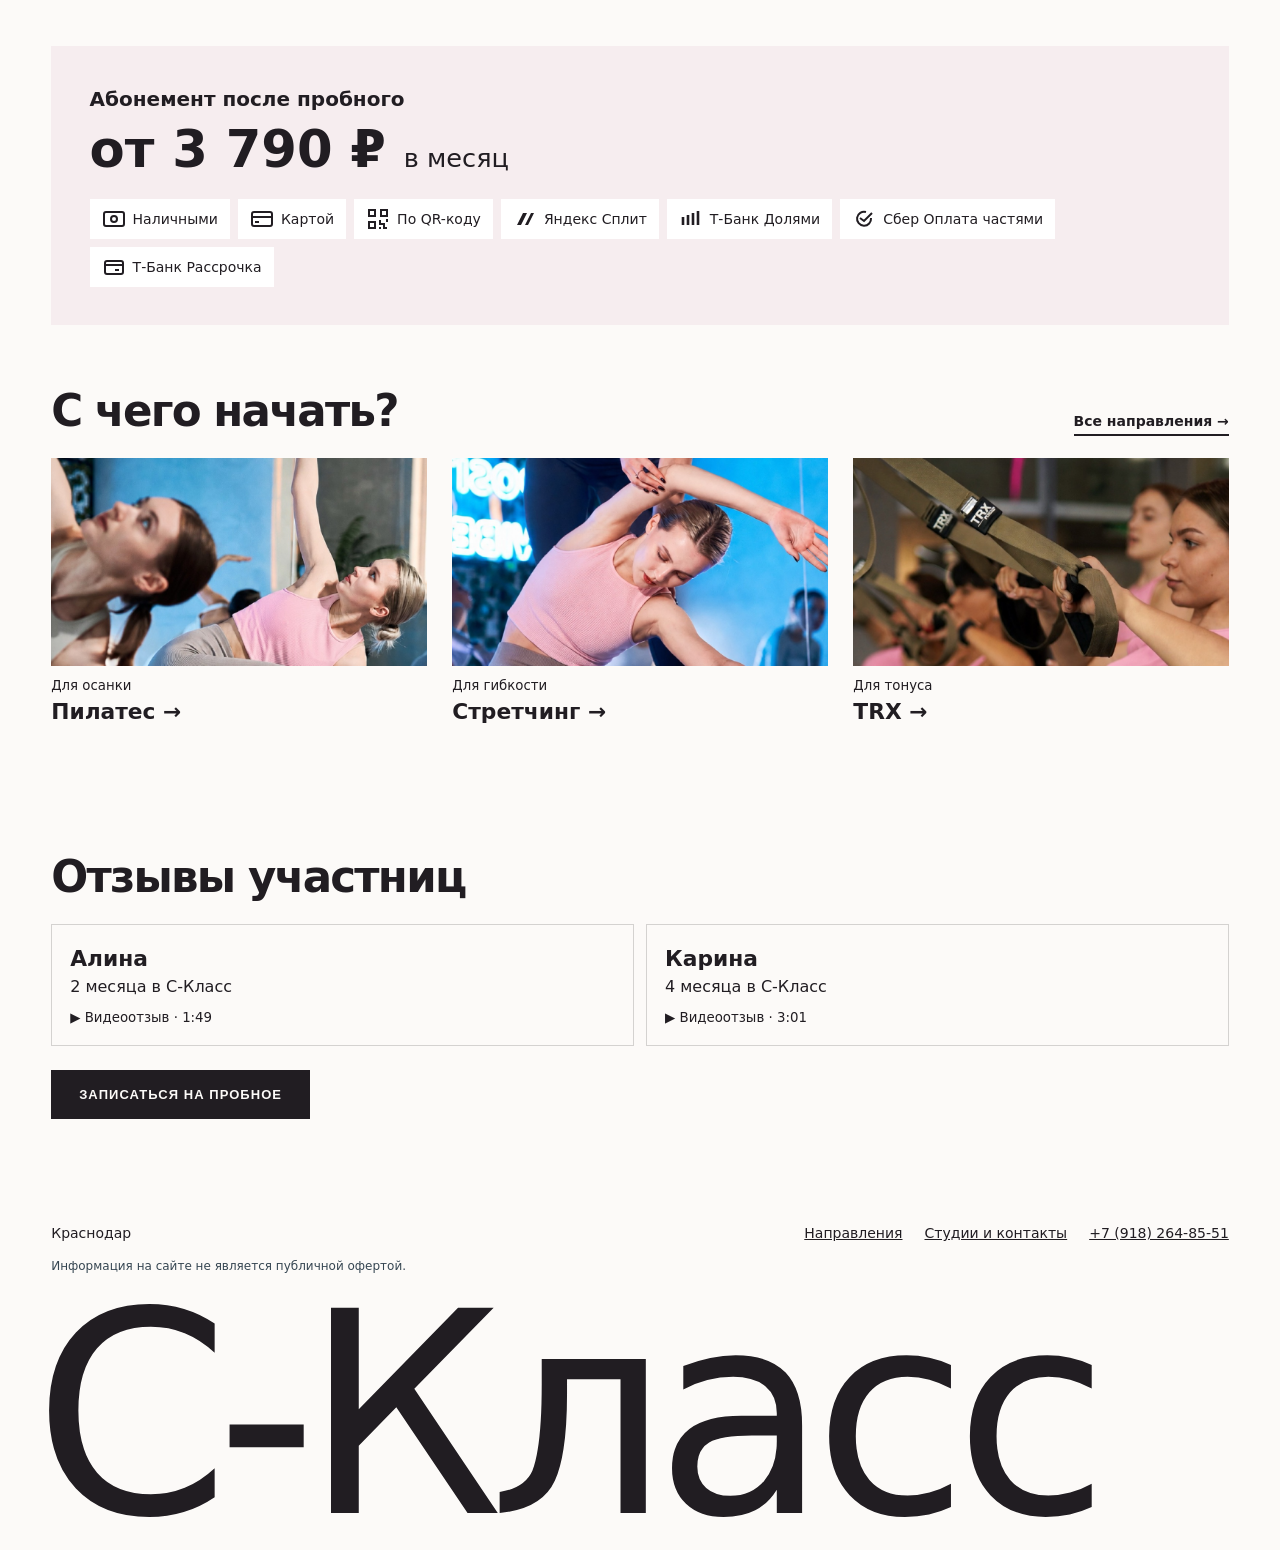
==== commit f42f69f3: "Обновить каталог направлений и противопоказания по филиалам" ====
--- a/index.html
+++ b/index.html
@@ -4,7 +4,8 @@
 <meta charset="utf-8">
 <meta name="viewport" content="width=device-width, initial-scale=1">
 <meta name="robots" content="noindex, nofollow">
-<title>Первое занятие в С-Класс — фитнес для девушек в Краснодаре</title>
+<title>Фитнес для девушек в Краснодаре — три студии С-Класс</title>
+<meta name="description" content="Фитнес в мини-группах в Краснодаре. Студии на Северной, 1 Мая и Трудовой Славы. Выберите направление и запишитесь на бесплатное пробное занятие.">
 <link rel="stylesheet" href="style.css">
 <link rel="stylesheet" href="trial.css">
 </head>
@@ -21,7 +22,7 @@
 </section>
 <section class="pad compact" id="addresses">
   <h2>Найдите ближайшую студию</h2>
-  <div class="addresses" id="locations"></div>
+  <div class="addresses" id="locations"><a href="studio-severnaya.html"><strong>ул. Северная, 324А</strong><small>О студии →</small></a><a href="studio-1-maya.html"><strong>ул. 1 Мая, 188</strong><small>О студии →</small></a><a href="studio-trudovoy-slavy.html"><strong>ул. Трудовой Славы, 6</strong><small>О студии →</small></a></div>
 </section>
 <section class="visit pad compact" id="visit">
   <div>
@@ -48,7 +49,7 @@
     </ul>
 </section>
 <section class="pad compact">
-  <div class="heading"><h2>С чего начать?</h2><a class="arrow" href="directions.html">Все 16 направлений →</a></div>
+  <div class="heading"><h2>С чего начать?</h2><a class="arrow" href="directions.html">Все направления →</a></div>
   <div class="choices" id="choices"></div>
 </section>
 <section class="pad compact">
@@ -57,7 +58,7 @@
   <a class="btn last" data-booking href="#booking">Записаться на пробное</a>
 </section>
 </main>
-<script src="data.js"></script>
+<script src="data.js"></script><script src="catalog.js"></script>
 <script src="site.js"></script>
 <script>
   const S = window.SC;
--- a/trial.css
+++ b/trial.css
@@ -106,3 +106,12 @@
 .membership-price span { display: inline-block; font-size: 0.5em; font-weight: 500; }
 .payment-methods { display: flex; flex-wrap: wrap; gap: 8px; margin: 0; padding: 0; list-style: none; }
 .payment-methods li { display: inline-flex; align-items: center; gap: 7px; padding: 8px 12px; background: white; font-size: 14px; }
+
+.trial .filters select { padding: 8px; font: inherit; max-width: 100%; }
+.trial .item .text-cover { aspect-ratio: auto; background: #f8d2df; }
+.trial .item .text-cover h2 { position: static; color: var(--ink); background: none; padding: 20px; }
+.trial .item [data-place] { width: 100%; }
+.trial .item details { padding: 6px 0; }
+.trial .item summary, .branch-links + details summary { cursor: pointer; }
+.trial .item details p { margin: 8px 0; }
+.trial .item .arrow { padding-top: 12px; }
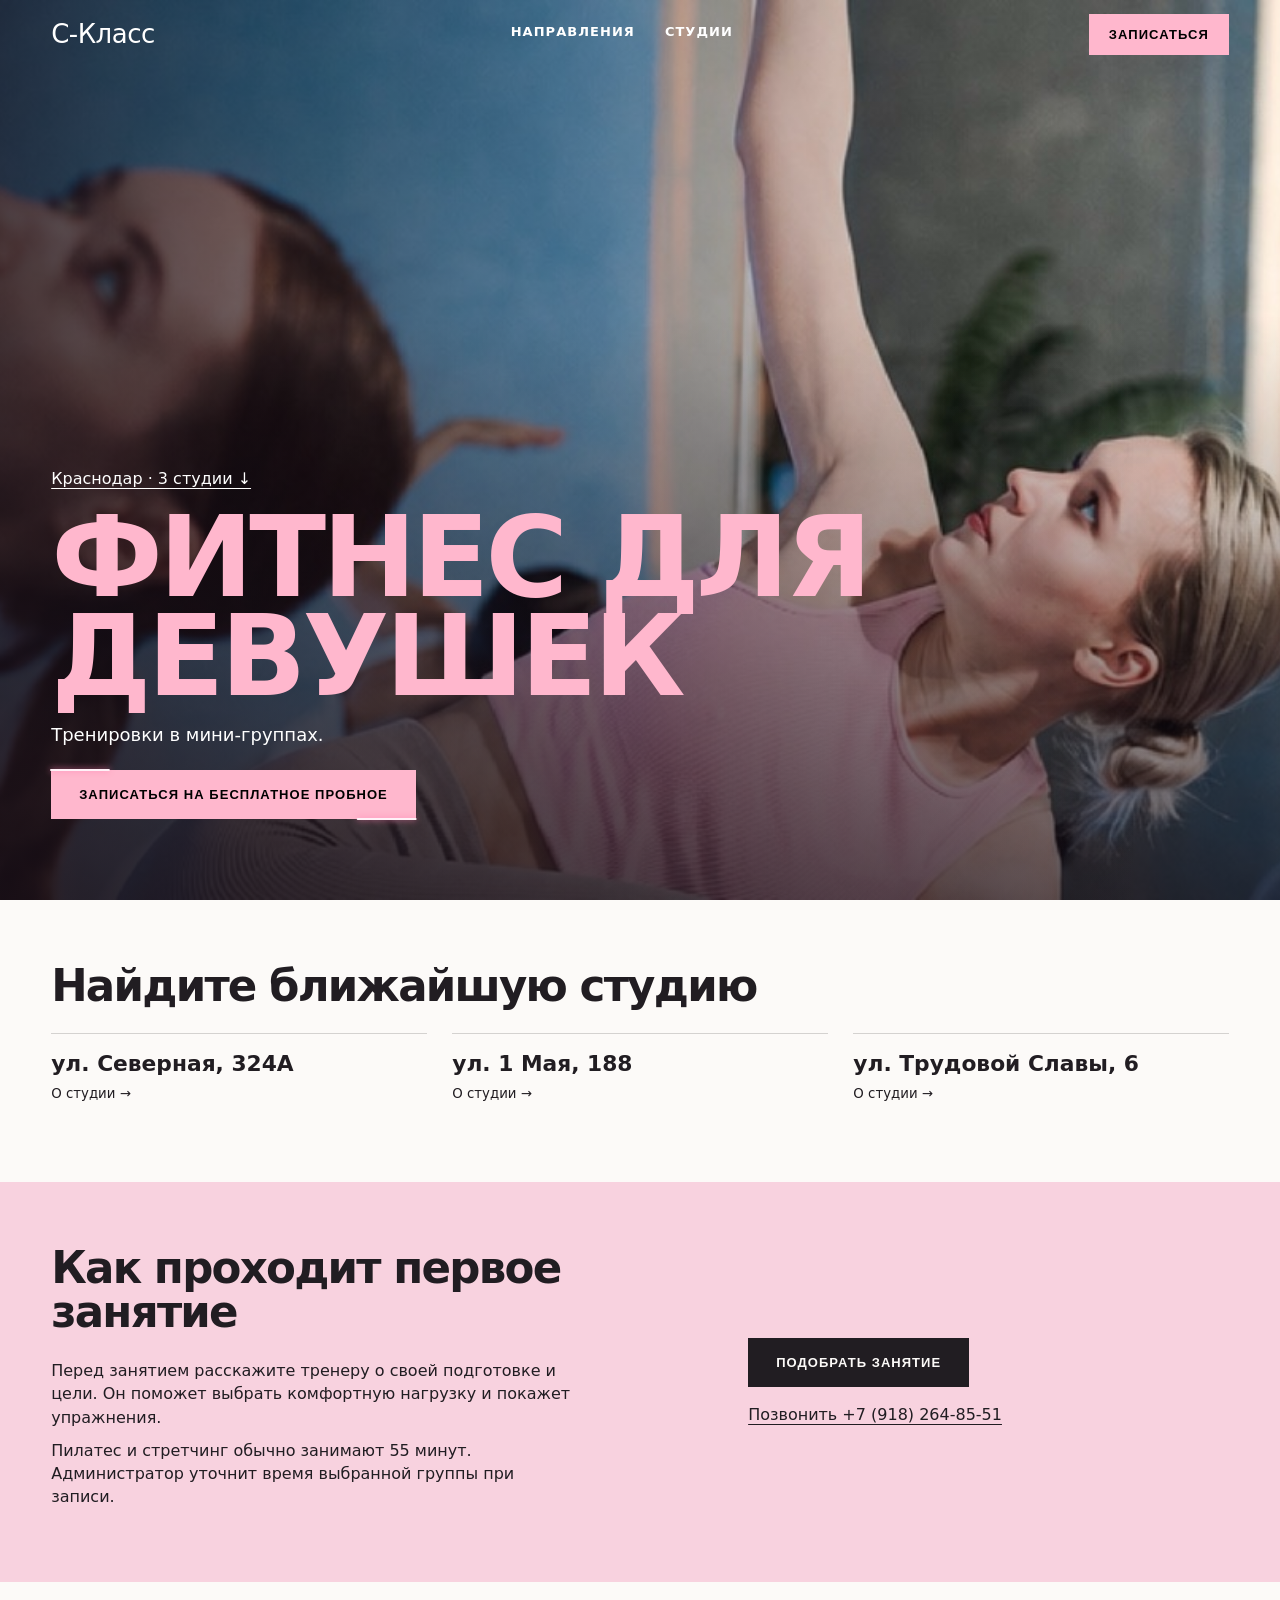
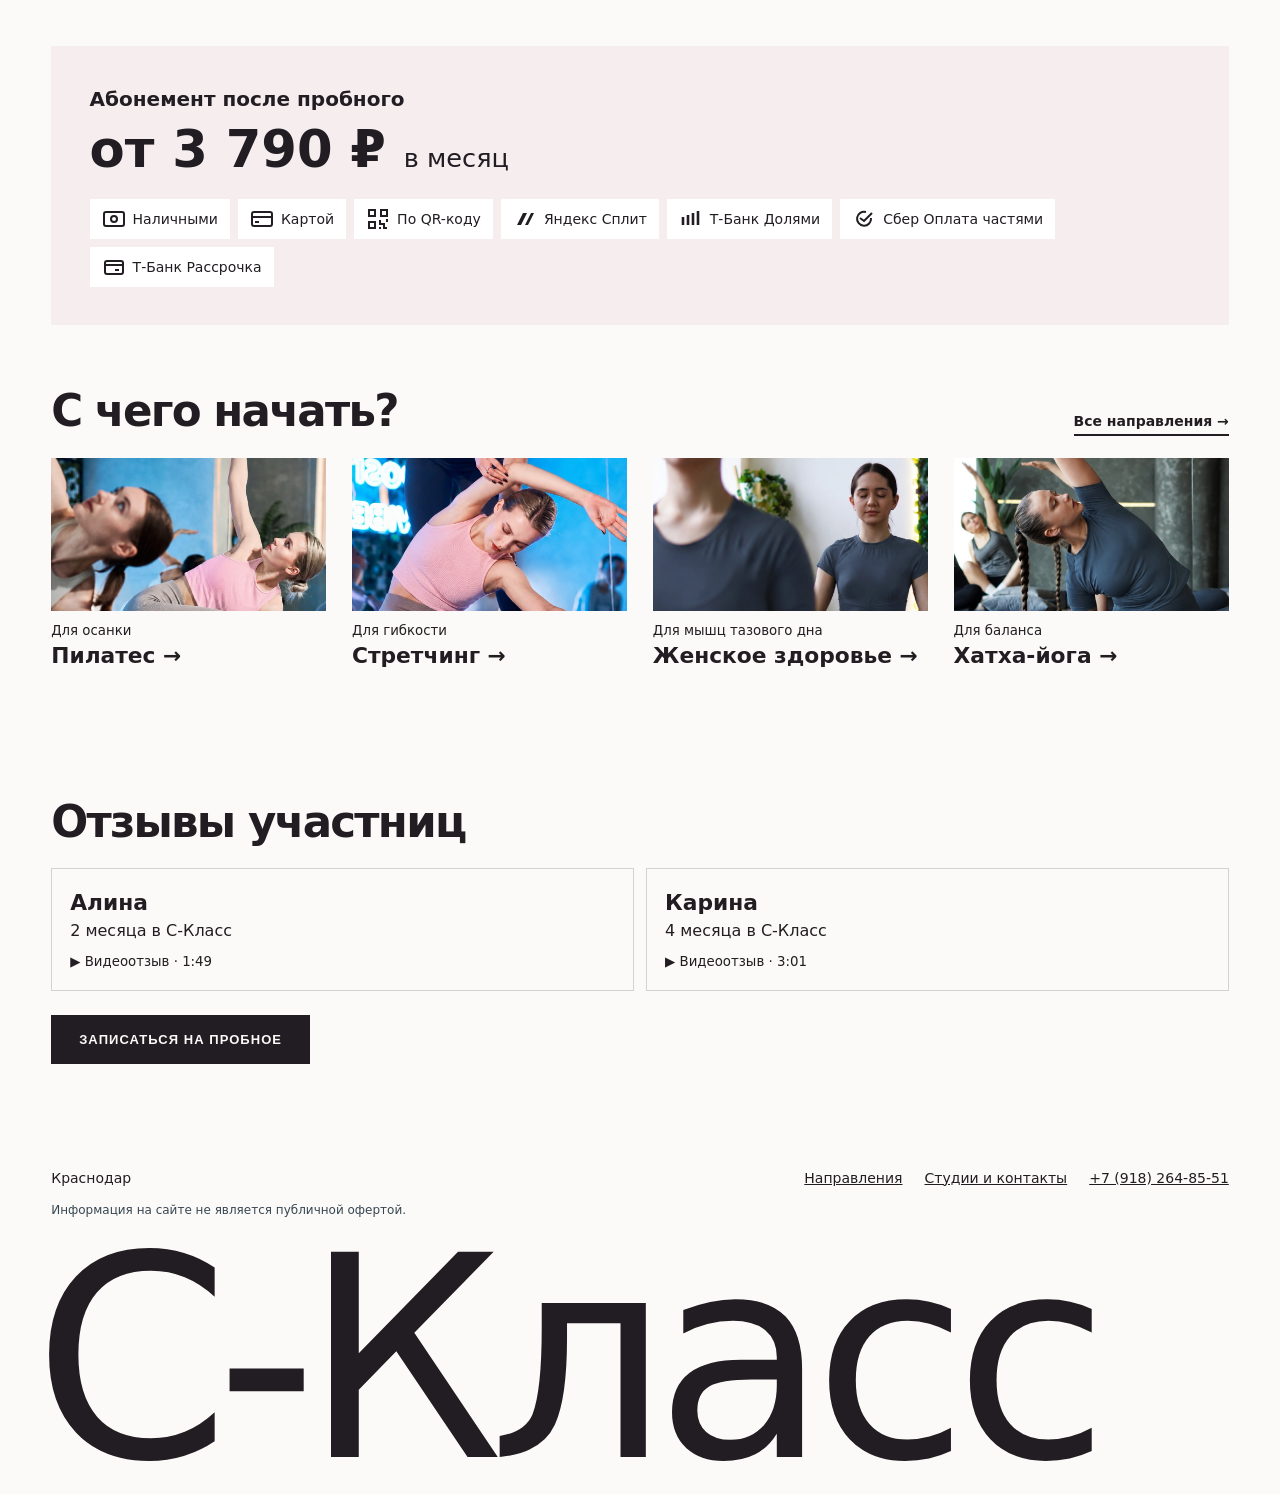
==== commit 2021253e: "Добавить страницы четырёх направлений с выбором филиала" ====
--- a/index.html
+++ b/index.html
@@ -50,7 +50,10 @@
 </section>
 <section class="pad compact">
   <div class="heading"><h2>С чего начать?</h2><a class="arrow" href="directions.html">Все направления →</a></div>
-  <div class="choices" id="choices"></div>
+  <div class="choices course-choices"><a href="pilates.html"><img src="img/pilates.jpg" alt="" loading="lazy"><small>Для осанки</small><strong>Пилатес →</strong></a>
+<a href="stretching.html"><img src="img/stretching.jpg" alt="" loading="lazy"><small>Для гибкости</small><strong>Стретчинг →</strong></a>
+<a href="womens-health.html"><img src="img/womens-health.jpg" alt="" loading="lazy"><small>Для мышц тазового дна</small><strong>Женское здоровье →</strong></a>
+<a href="hatha.html"><img src="img/hatha.jpg" alt="" loading="lazy"><small>Для баланса</small><strong>Хатха-йога →</strong></a></div>
 </section>
 <section class="pad compact">
   <h2>Отзывы участниц</h2>
@@ -58,17 +61,12 @@
   <a class="btn last" data-booking href="#booking">Записаться на пробное</a>
 </section>
 </main>
-<script src="data.js"></script><script src="catalog.js"></script>
+<script src="data.js"></script><script src="catalog.js?v=8ac232c"></script>
 <script src="site.js"></script>
 <script>
   const S = window.SC;
   document.getElementById('contact').href = S.phoneHref;
   document.getElementById('contact').textContent = 'Позвонить ' + S.phone;
-  const starters = [['pilates', 'Для осанки'], ['stretching', 'Для гибкости'], ['trx', 'Для тонуса']];
-  document.getElementById('choices').innerHTML = starters.map(([slug, goal]) => {
-    const d = S.directions.find(item => item.slug === slug);
-    return `<a href="directions.html#${slug}"><img src="${d.img}" alt="" loading="lazy"><small>${goal}</small><strong>${d.name} →</strong></a>`;
-  }).join('');
   document.getElementById('stories').innerHTML = S.reviews.slice(0, 2).map(r =>
     `<button type="button" data-youtube="${r.youtube}"><strong>${r.name}</strong><span>${r.time}</span><small>▶ Видеоотзыв · ${r.youtube === 'c35_eTmF_s4' ? '1:49' : '3:01'}</small></button>`
   ).join('');
--- a/trial.css
+++ b/trial.css
@@ -115,3 +115,17 @@
 .trial .item summary, .branch-links + details summary { cursor: pointer; }
 .trial .item details p { margin: 8px 0; }
 .trial .item .arrow { padding-top: 12px; }
+
+.course-intro { padding-top: 100px; display: grid; grid-template-columns: 1fr 1fr; align-items: center; gap: 28px; }
+.course-intro img { width: 100%; aspect-ratio: 1.7; object-fit: cover; }
+.course-intro h1 { font-size: clamp(36px,5vw,80px); line-height: 1.02; margin: 16px 0; }
+.course-about { display: grid; grid-template-columns: 1fr 1fr; gap: 28px; }
+.course-studios { background: #f6edef; }
+.course-studios select { padding: 8px; font: inherit; }
+.course-studios section { padding: 18px 0; max-width: 72ch; }
+.course-studios h3 { margin: 0 0 10px; }
+.course-studios details { padding: 6px 0; }
+.course-studios summary { cursor: pointer; }
+.course-link { display: inline-block; margin: 6px 0 12px; }
+@media (min-width: 761px) { .trial .course-choices { grid-template-columns: repeat(4,minmax(0,1fr)); } }
+@media (max-width: 760px) { .course-intro, .course-about { grid-template-columns: 1fr; } }
